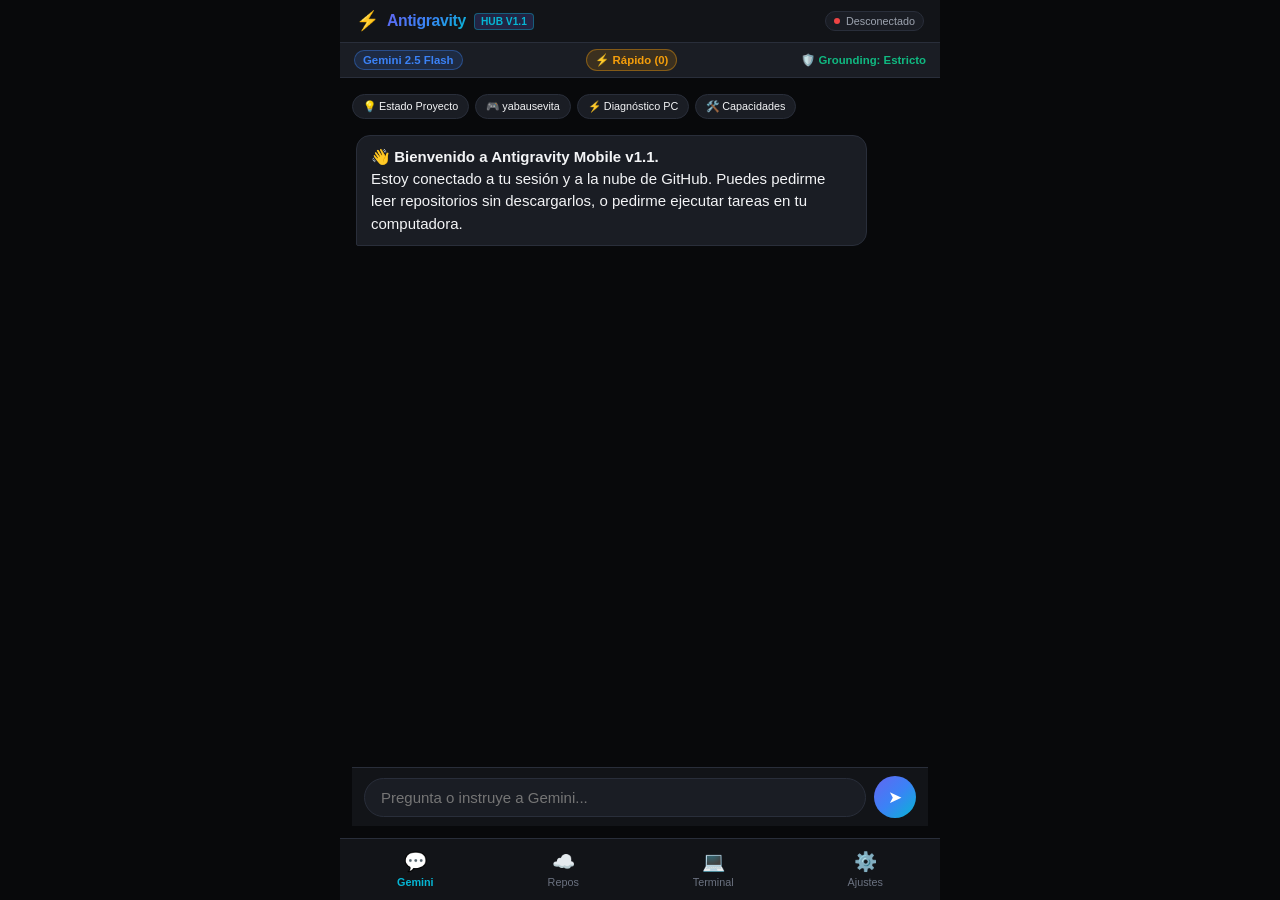
==== android-app/index.html @ 86331fe5 "feat(ui): simplified intuitive UI with quick suggestion chips, modal code viewer, and v1.1.0 release" ====
<!DOCTYPE html>
<html lang="es">
<head>
  <meta charset="UTF-8">
  <meta name="viewport" content="width=device-width, initial-scale=1.0, maximum-scale=1.0, user-scalable=no">
  <title>Antigravity Mobile Hub</title>
  <meta name="theme-color" content="#08090b">
  <link rel="manifest" href="manifest.json">
  <link rel="stylesheet" href="css/app.css">
  <link rel="icon" href="data:image/svg+xml,<svg xmlns='http://www.w3.org/2000/svg' viewBox='0 0 100 100'><text y='.9em' font-size='90'>⚡</text></svg>">
</head>
<body>

<div id="app-root">
  <!-- Top App Header -->
  <header class="app-header">
    <div class="brand-wrapper">
      <span class="brand-icon">⚡</span>
      <span class="brand-title">Antigravity</span>
      <span class="badge-tag">Hub v1.1</span>
    </div>
    <div class="header-actions">
      <div class="host-badge" id="host-badge" onclick="switchTab('view-settings', document.getElementById('tab-btn-settings'))" title="Toca para configurar conexión">
        <span class="dot" id="host-status-dot"></span>
        <span id="host-status-label">Desconectado</span>
      </div>
    </div>
  </header>

  <!-- Quick Model & Grounding Bar (Visible en Gemini) -->
  <div class="gemini-quick-bar" id="gemini-subbar">
    <div class="model-pill" id="pill-model-name" onclick="cycleModel()">Gemini 2.5 Flash</div>
    <div class="thinking-pill" id="pill-thinking-mode" onclick="cycleThinkingMode()">⚡ Rápido (0)</div>
    <div class="grounding-toggle active" id="grounding-badge" onclick="toggleGrounding()">🛡️ Grounding: Estricto</div>
  </div>

  <!-- Contenedor Principal de Vistas -->
  <main class="views-container">
    
    <!-- VISTA 1: Gemini Intelligence Workspace -->
    <section id="view-gemini" class="view-pane active">
      <!-- Chips de Acción Rápida (1 toque) -->
      <div class="quick-suggestions-bar">
        <button class="suggestion-chip" onclick="quickPrompt('Explícame el estado actual de este proyecto')">💡 Estado Proyecto</button>
        <button class="suggestion-chip" onclick="quickPrompt('Explora el código de yabausevita en GitHub y resume su arquitectura')">🎮 yabausevita</button>
        <button class="suggestion-chip" onclick="quickPrompt('Ejecuta un diagnóstico rápido del sistema en mi PC Windows')">⚡ Diagnóstico PC</button>
        <button class="suggestion-chip" onclick="quickPrompt('¿Qué herramientas y capacidades autónomas tienes disponibles?')">🛠️ Capacidades</button>
      </div>

      <div class="chat-scroll-area" id="chat-scroll">
        <div class="message-card gemini">
          👋 <b>Bienvenido a Antigravity Mobile v1.1.</b><br>
          Estoy conectado a tu sesión y a la nube de GitHub. Puedes pedirme leer repositorios sin descargarlos, o pedirme ejecutar tareas en tu computadora.
        </div>
      </div>

      <div class="chat-composer">
        <input type="text" id="gemini-prompt-input" class="composer-input" placeholder="Pregunta o instruye a Gemini..." onkeydown="if(event.key==='Enter') handleSendPrompt()">
        <button class="btn-icon-send" onclick="handleSendPrompt()">➤</button>
      </div>
    </section>

    <!-- VISTA 2: GitHub Cloud Explorer (Universal Zero-Download) -->
    <section id="view-repos" class="view-pane">
      <div class="repo-browser-header">
        <div>
          <h3 style="font-size:1.05rem; font-weight:700; color:#fff;">Explorador Cloud Universal</h3>
          <span style="font-size:0.75rem; color:var(--text-muted);">Lectura en RAM sin descargar repos</span>
        </div>
        <button class="btn-action-small" onclick="loadReposList('zero-phoenix')">⭐ Mis Repos</button>
      </div>
      
      <!-- Barra de búsqueda universal de repositorios -->
      <div style="display:flex; gap:6px; margin-bottom:10px;">
        <input type="text" id="custom-repo-input" class="composer-input" style="font-size:0.82rem; padding:8px 12px;" placeholder="Pega URL o escribe owner/repo..." onkeydown="if(event.key==='Enter') exploreCustomRepo()">
        <button class="btn-action-small" style="background:var(--accent-indigo);" onclick="exploreCustomRepo()">Explorar</button>
      </div>

      <!-- Chips de acceso rápido a repositorios frecuentes -->
      <div style="display:flex; gap:6px; margin-bottom:12px; overflow-x:auto; padding-bottom:4px;">
        <span class="badge-tag chip-clickable" onclick="openRepoTree('zero-phoenix/yabausevita')">🕹️ yabausevita</span>
        <span class="badge-tag chip-clickable" onclick="openRepoTree('zero-phoenix/Antigravity-Mobile-Hub')">⚡ Mobile-Hub</span>
        <span class="badge-tag chip-clickable" onclick="openRepoTree('zero-phoenix/SystemHope-ResAdmis')">🏛️ ResAdmis</span>
        <span class="badge-tag chip-clickable" onclick="openRepoTree('vitasdk/vita-headers')">📦 vita-headers</span>
      </div>

      <div id="repos-container"></div>
    </section>

    <!-- VISTA 3: PC Remote Terminal -->
    <section id="view-terminal" class="view-pane">
      <div class="terminal-shell">
        <div style="background:#181818; padding:8px 14px; font-size:0.75rem; color:var(--text-muted); display:flex; justify-content:space-between; align-items:center;">
          <span id="term-host-label">💻 Windows PowerShell (Host PC)</span>
          <div style="display:flex; gap:10px;">
            <span style="cursor:pointer; color:var(--accent-cyan);" onclick="copyTerminalOutput()">📋 Copiar</span>
            <span style="cursor:pointer; color:var(--accent-blue);" onclick="clearTerminal()">🧹 Limpiar</span>
          </div>
        </div>
        <div class="terminal-stream" id="term-stream">PS > Enlace activo. Listo para ejecutar comandos en la PC...</div>
        
        <!-- Botones de comando rápido -->
        <div style="display:flex; gap:6px; padding:6px 8px; background:#0c0c0c; overflow-x:auto;">
          <button class="btn-action-small" onclick="runTerminalCommand('git status')">🌿 git status</button>
          <button class="btn-action-small" onclick="runTerminalCommand('Get-Process | Select-Object -First 5')">📈 Procesos</button>
          <button class="btn-action-small" onclick="runTerminalCommand('adb devices')">📱 adb devices</button>
          <button class="btn-action-small" onclick="runTerminalCommand('dir')">📁 dir</button>
        </div>

        <div class="terminal-bar">
          <span style="color:#10b981; font-weight:700; padding:4px 6px;">PS&gt;</span>
          <input type="text" id="terminal-cmd-input" class="terminal-input-cmd" placeholder="Escribe un comando de PowerShell..." onkeydown="if(event.key==='Enter') runTerminalCommand()">
          <button class="btn-action-small" style="background:#2563eb;" onclick="runTerminalCommand()">Ejecutar</button>
        </div>
      </div>
    </section>

    <!-- VISTA 4: Ajustes y Configuración -->
    <section id="view-settings" class="view-pane">
      <h3 style="font-size:1.1rem; font-weight:700; color:#fff; margin-bottom:14px;">⚙️ Ajustes y Conexión</h3>
      
      <!-- Feedback de prueba de conexión -->
      <div id="conn-test-feedback" style="display:none; padding:10px 14px; border-radius:8px; margin-bottom:14px; font-size:0.85rem; border:1px solid var(--border-subtle);"></div>

      <!-- Conexión con la PC -->
      <div class="settings-section">
        <label class="settings-label">💻 Dirección del Servidor PC (Host):</label>
        <input type="text" id="input-bridge-host" class="composer-input" style="width:100%; border-radius:6px; margin-bottom:8px;" placeholder="192.168.18.113:8765">
        
        <label class="settings-label">🔑 Token Secreto de Conexión:</label>
        <input type="password" id="input-bridge-token" class="composer-input" style="width:100%; border-radius:6px; margin-bottom:10px;" placeholder="antigravity-secret-key">
        
        <div style="display:flex; gap:8px;">
          <button class="btn-action-small" style="flex:1; padding:8px; background:var(--accent-indigo);" onclick="testHostConnection()">🔌 Probar Conexión Ahora</button>
          <button class="btn-action-small" style="padding:8px 12px; background:var(--bg-surface-elevated);" onclick="togglePasswordVisibility('input-bridge-token')">👁️</button>
        </div>
      </div>

      <!-- Escala de Texto General -->
      <div class="settings-section">
        <label class="settings-label">🎨 Tamaño de Interfaz (Texto General):</label>
        <div class="size-pill-group">
          <div class="size-pill ui-size-btn" data-scale="0.85" onclick="setFontScale('0.85')">Compacto</div>
          <div class="size-pill ui-size-btn active" data-scale="1" onclick="setFontScale('1')">Estándar</div>
          <div class="size-pill ui-size-btn" data-scale="1.15" onclick="setFontScale('1.15')">Grande</div>
          <div class="size-pill ui-size-btn" data-scale="1.30" onclick="setFontScale('1.30')">Extra</div>
        </div>
      </div>

      <!-- Escala de Código y Terminal -->
      <div class="settings-section">
        <label class="settings-label">💻 Tamaño de Fuente en Código / Consola:</label>
        <div class="size-pill-group">
          <div class="size-pill code-size-btn" data-scale="0.85" onclick="setCodeFontScale('0.85')">Pequeño</div>
          <div class="size-pill code-size-btn active" data-scale="1" onclick="setCodeFontScale('1')">Normal</div>
          <div class="size-pill code-size-btn" data-scale="1.20" onclick="setCodeFontScale('1.20')">Grande</div>
        </div>
      </div>

      <!-- Claves API locales (Opcional si no se usa PC) -->
      <div class="settings-section">
        <label class="settings-label">✨ GEMINI_API_KEY (Para uso autónomo en nube):</label>
        <div style="display:flex; gap:6px; margin-bottom:8px;">
          <input type="password" id="input-gemini-key" class="composer-input" style="flex:1; border-radius:6px;" placeholder="AIzaSy...">
          <button class="btn-action-small" style="padding:8px 12px; background:var(--bg-surface-elevated);" onclick="togglePasswordVisibility('input-gemini-key')">👁️</button>
        </div>

        <label class="settings-label">🐙 GitHub Token Personal (Opcional):</label>
        <div style="display:flex; gap:6px; margin-bottom:12px;">
          <input type="password" id="input-github-token" class="composer-input" style="flex:1; border-radius:6px;" placeholder="gho_...">
          <button class="btn-action-small" style="padding:8px 12px; background:var(--bg-surface-elevated);" onclick="togglePasswordVisibility('input-github-token')">👁️</button>
        </div>
        
        <button class="btn-action-small" style="width:100%; padding:10px; background:var(--primary-gradient); font-size:0.9rem;" onclick="saveSettings()">💾 Guardar y Aplicar Ajustes</button>
      </div>
    </section>

  </main>

  <!-- Modal Visor de Código de Repositorio -->
  <div id="file-viewer-modal" class="modal-overlay" style="display:none;">
    <div class="modal-card">
      <div class="modal-header">
        <div>
          <span id="modal-file-title" style="font-weight:700; color:#fff; font-size:0.9rem;">archivo.c</span>
          <div id="modal-file-meta" style="font-size:0.75rem; color:var(--text-muted);">0 líneas</div>
        </div>
        <button class="btn-action-small" style="background:#374151; padding:4px 10px;" onclick="closeFileViewer()">✕ Cerrar</button>
      </div>
      <pre id="modal-file-content" class="modal-code"></pre>
      <div class="modal-footer">
        <button class="btn-action-small" style="background:var(--accent-indigo); width:100%; padding:8px;" onclick="analyzeCurrentModalFile()">🤖 Analizar este archivo con Gemini</button>
      </div>
    </div>
  </div>

  <!-- Bottom Navigation Bar -->
  <nav class="app-navbar">
    <button class="nav-tab-btn active" id="tab-btn-gemini" onclick="switchTab('view-gemini', this)">
      <span class="nav-tab-icon">💬</span>
      <span>Gemini</span>
    </button>
    <button class="nav-tab-btn" id="tab-btn-repos" onclick="switchTab('view-repos', this)">
      <span class="nav-tab-icon">☁️</span>
      <span>Repos</span>
    </button>
    <button class="nav-tab-btn" id="tab-btn-terminal" onclick="switchTab('view-terminal', this)">
      <span class="nav-tab-icon">💻</span>
      <span>Terminal</span>
    </button>
    <button class="nav-tab-btn" id="tab-btn-settings" onclick="switchTab('view-settings', this)">
      <span class="nav-tab-icon">⚙️</span>
      <span>Ajustes</span>
    </button>
  </nav>

</div>

<script src="js/bridge_client.js"></script>
<script src="js/github_engine.js"></script>
<script src="js/gemini_engine.js"></script>
<script src="js/app.js"></script>

</body>
</html>
---- android-app/css/app.css ----
/* Antigravity Mobile Hub — Cyber-OLED Mobile Theme */

:root {
  /* Escala tipográfica dinámica (ajustable por usuario) */
  --font-scale: 1;
  --code-font-scale: 1;
  --base-font-size: calc(15px * var(--font-scale));
  --code-font-size: calc(13px * var(--code-font-scale));

  /* Paleta Cyber-OLED */
  --bg-oled: #08090b;
  --bg-surface: #121418;
  --bg-surface-elevated: #1a1d24;
  --bg-card: #20242d;
  --border-subtle: #292e3a;
  --border-accent: #4f46e5;

  /* Colores de acento */
  --primary-gradient: linear-gradient(135deg, #6366f1 0%, #3b82f6 50%, #06b6d4 100%);
  --accent-indigo: #6366f1;
  --accent-blue: #3b82f6;
  --accent-cyan: #06b6d4;

  /* Estados */
  --success: #10b981;
  --warning: #f59e0b;
  --danger: #ef4444;

  /* Textos */
  --text-pure: #ffffff;
  --text-main: #f3f4f6;
  --text-muted: #9ca3af;
  --text-dim: #6b7280;

  --font-sans: -apple-system, BlinkMacSystemFont, "Segoe UI", Roboto, Oxygen, Ubuntu, Cantarell, sans-serif;
  --font-mono: "Consolas", "Fira Code", "Courier New", monospace;
}

* {
  box-sizing: border-box;
  margin: 0;
  padding: 0;
  -webkit-tap-highlight-color: transparent;
  user-select: text;
}

html, body {
  width: 100%;
  height: 100%;
  overflow: hidden;
  background-color: var(--bg-oled);
  color: var(--text-main);
  font-family: var(--font-sans);
  font-size: var(--base-font-size);
}

#app-root {
  display: flex;
  flex-direction: column;
  height: 100vh;
  height: 100dvh;
  max-width: 600px; /* Centrado en tablets */
  margin: 0 auto;
  position: relative;
  background-color: var(--bg-oled);
}

/* Header */
header.app-header {
  background-color: var(--bg-surface);
  border-bottom: 1px solid var(--border-subtle);
  padding: 10px 16px;
  display: flex;
  align-items: center;
  justify-content: space-between;
  flex-shrink: 0;
}

.brand-wrapper {
  display: flex;
  align-items: center;
  gap: 8px;
}

.brand-icon {
  font-size: 1.25rem;
}

.brand-title {
  font-weight: 800;
  font-size: 1.05rem;
  letter-spacing: -0.3px;
  background: var(--primary-gradient);
  -webkit-background-clip: text;
  -webkit-text-fill-color: transparent;
}

.badge-tag {
  font-size: 0.68rem;
  padding: 2px 6px;
  border-radius: 4px;
  font-weight: 700;
  text-transform: uppercase;
  background-color: rgba(99, 102, 241, 0.2);
  color: var(--accent-cyan);
  border: 1px solid rgba(6, 182, 212, 0.4);
}

.header-actions {
  display: flex;
  align-items: center;
  gap: 10px;
}

.host-badge {
  display: flex;
  align-items: center;
  gap: 6px;
  font-size: 0.72rem;
  padding: 3px 8px;
  border-radius: 999px;
  background-color: var(--bg-surface-elevated);
  border: 1px solid var(--border-subtle);
  color: var(--text-muted);
}

.dot {
  width: 6px;
  height: 6px;
  border-radius: 50%;
  background-color: var(--danger);
}

.dot.connected {
  background-color: var(--success);
  box-shadow: 0 0 6px var(--success);
}

/* Sub-header de configuración rápida para Gemini */
.gemini-quick-bar {
  background-color: var(--bg-surface-elevated);
  border-bottom: 1px solid var(--border-subtle);
  padding: 6px 14px;
  display: flex;
  align-items: center;
  justify-content: space-between;
  font-size: 0.76rem;
  flex-shrink: 0;
}

.model-pill {
  background: rgba(59, 130, 246, 0.15);
  color: var(--accent-blue);
  border: 1px solid rgba(59, 130, 246, 0.4);
  padding: 3px 8px;
  border-radius: 12px;
  font-weight: 600;
  cursor: pointer;
}

.thinking-pill {
  background: rgba(245, 158, 11, 0.15);
  color: var(--warning);
  border: 1px solid rgba(245, 158, 11, 0.4);
  padding: 3px 8px;
  border-radius: 12px;
  font-weight: 600;
  cursor: pointer;
}

.grounding-toggle {
  display: flex;
  align-items: center;
  gap: 4px;
  color: var(--text-muted);
  cursor: pointer;
}

.grounding-toggle.active {
  color: var(--success);
  font-weight: 600;
}

/* Contenedor Principal */
main.views-container {
  flex: 1;
  position: relative;
  overflow: hidden;
}

.view-pane {
  position: absolute;
  inset: 0;
  display: none;
  flex-direction: column;
  overflow-y: auto;
  padding: 12px;
}

.view-pane.active {
  display: flex;
}

/* Módulo 1: Gemini Chat */
.chat-scroll-area {
  flex: 1;
  overflow-y: auto;
  padding: 8px 4px;
  display: flex;
  flex-direction: column;
  gap: 12px;
}

.message-card {
  max-width: 90%;
  padding: 10px 14px;
  border-radius: 14px;
  line-height: 1.48;
  word-break: break-word;
  font-size: var(--base-font-size);
}

.message-card.user {
  align-self: flex-end;
  background: var(--primary-gradient);
  color: #fff;
  border-bottom-right-radius: 2px;
}

.message-card.gemini {
  align-self: flex-start;
  background-color: var(--bg-surface-elevated);
  border: 1px solid var(--border-subtle);
  border-bottom-left-radius: 2px;
  color: var(--text-main);
}

.message-card.tool-event {
  align-self: stretch;
  background: rgba(99, 102, 241, 0.08);
  border: 1px dashed var(--accent-indigo);
  border-radius: 8px;
  font-family: var(--font-mono);
  font-size: var(--code-font-size);
  color: var(--accent-cyan);
  padding: 8px 12px;
}

.chat-composer {
  background-color: var(--bg-surface);
  border-top: 1px solid var(--border-subtle);
  padding: 8px 12px;
  display: flex;
  gap: 8px;
  align-items: center;
  flex-shrink: 0;
}

.composer-input {
  flex: 1;
  background-color: var(--bg-surface-elevated);
  border: 1px solid var(--border-subtle);
  border-radius: 22px;
  padding: 10px 16px;
  color: #fff;
  font-size: var(--base-font-size);
  outline: none;
}

.composer-input:focus {
  border-color: var(--accent-indigo);
}

.btn-icon-send {
  width: 42px;
  height: 42px;
  border-radius: 50%;
  border: none;
  background: var(--primary-gradient);
  color: #fff;
  font-size: 1.15rem;
  display: flex;
  align-items: center;
  justify-content: center;
  cursor: pointer;
}

/* Módulo 2: GitHub Cloud Explorer */
.repo-browser-header {
  display: flex;
  justify-content: space-between;
  align-items: center;
  margin-bottom: 12px;
}

.card-item {
  background-color: var(--bg-surface);
  border: 1px solid var(--border-subtle);
  border-radius: 10px;
  padding: 12px;
  margin-bottom: 10px;
  cursor: pointer;
  transition: border-color 0.15s;
}

.card-item:hover, .card-item:active {
  border-color: var(--accent-indigo);
}

.card-title-row {
  display: flex;
  justify-content: space-between;
  align-items: center;
  font-weight: 700;
  color: var(--accent-blue);
  font-size: calc(var(--base-font-size) * 1.05);
}

.card-desc {
  font-size: calc(var(--base-font-size) * 0.85);
  color: var(--text-muted);
  margin: 6px 0;
}

.code-viewer-box {
  background-color: #030405;
  border: 1px solid var(--border-subtle);
  border-radius: 8px;
  padding: 10px;
  font-family: var(--font-mono);
  font-size: var(--code-font-size);
  max-height: 400px;
  overflow: auto;
  white-space: pre-wrap;
  color: #e5e7eb;
}

/* Módulo 3: PC Remote Terminal */
.terminal-shell {
  background-color: #000;
  border: 1px solid var(--border-subtle);
  border-radius: 8px;
  flex: 1;
  display: flex;
  flex-direction: column;
  overflow: hidden;
  font-family: var(--font-mono);
}

.terminal-stream {
  flex: 1;
  padding: 10px;
  overflow-y: auto;
  color: #10b981;
  font-size: var(--code-font-size);
  white-space: pre-wrap;
  word-break: break-all;
}

.terminal-bar {
  display: flex;
  background-color: #111;
  border-top: 1px solid #222;
  padding: 6px;
  gap: 6px;
}

.terminal-input-cmd {
  flex: 1;
  background: transparent;
  border: none;
  color: #fff;
  font-family: var(--font-mono);
  font-size: var(--code-font-size);
  outline: none;
}

/* Módulo 4: Ajustes */
.settings-section {
  background-color: var(--bg-surface);
  border: 1px solid var(--border-subtle);
  border-radius: 10px;
  padding: 14px;
  margin-bottom: 14px;
}

.settings-label {
  font-size: calc(var(--base-font-size) * 0.9);
  color: var(--text-muted);
  margin-bottom: 6px;
  display: block;
}

.size-pill-group {
  display: flex;
  gap: 6px;
  margin-top: 6px;
}

.size-pill {
  flex: 1;
  background-color: var(--bg-surface-elevated);
  border: 1px solid var(--border-subtle);
  color: var(--text-main);
  padding: 6px 0;
  border-radius: 6px;
  font-size: 0.78rem;
  font-weight: 600;
  text-align: center;
  cursor: pointer;
}

.size-pill.active {
  background: var(--accent-indigo);
  border-color: var(--accent-indigo);
  color: #fff;
}

/* Bottom Navigation */
nav.app-navbar {
  background-color: var(--bg-surface);
  border-top: 1px solid var(--border-subtle);
  display: flex;
  justify-content: space-around;
  padding: 6px 0;
  flex-shrink: 0;
}

.nav-tab-btn {
  background: none;
  border: none;
  color: var(--text-dim);
  display: flex;
  flex-direction: column;
  align-items: center;
  font-size: 0.72rem;
  gap: 3px;
  padding: 6px 14px;
  cursor: pointer;
  transition: color 0.15s;
}

.nav-tab-btn.active {
  color: var(--accent-cyan);
  font-weight: 700;
}

.nav-tab-icon {
  font-size: 1.25rem;
}

/* Quick Suggestion Chips */
.quick-suggestions-bar {
  display: flex;
  gap: 6px;
  padding: 4px 0 8px 0;
  overflow-x: auto;
  flex-shrink: 0;
  scrollbar-width: none;
}
.quick-suggestions-bar::-webkit-scrollbar {
  display: none;
}

.suggestion-chip {
  background: var(--bg-surface-elevated);
  border: 1px solid var(--border-subtle);
  color: var(--text-main);
  padding: 5px 10px;
  border-radius: 999px;
  font-size: 0.72rem;
  white-space: nowrap;
  cursor: pointer;
  transition: all 0.15s ease;
}

.suggestion-chip:active {
  background: var(--accent-indigo);
  border-color: var(--accent-cyan);
  color: #fff;
  transform: scale(0.96);
}

.chip-clickable {
  cursor: pointer;
  transition: transform 0.1s;
}
.chip-clickable:active {
  transform: scale(0.95);
}

/* Modal Overlay & Card */
.modal-overlay {
  position: fixed;
  inset: 0;
  background: rgba(0, 0, 0, 0.85);
  backdrop-filter: blur(4px);
  z-index: 9999;
  display: flex;
  align-items: center;
  justify-content: center;
  padding: 14px;
}

.modal-card {
  background: var(--bg-surface);
  border: 1px solid var(--border-subtle);
  border-radius: 12px;
  width: 100%;
  max-width: 560px;
  max-height: 85vh;
  display: flex;
  flex-direction: column;
  box-shadow: 0 10px 30px rgba(0, 0, 0, 0.5);
  overflow: hidden;
}

.modal-header {
  padding: 12px 14px;
  background: var(--bg-surface-elevated);
  border-bottom: 1px solid var(--border-subtle);
  display: flex;
  justify-content: space-between;
  align-items: center;
}

.modal-code {
  padding: 12px;
  font-family: var(--font-mono);
  font-size: var(--code-font-size);
  color: #e2e8f0;
  overflow: auto;
  flex: 1;
  background: #08090b;
  white-space: pre;
}

.modal-footer {
  padding: 10px 14px;
  background: var(--bg-surface-elevated);
  border-top: 1px solid var(--border-subtle);
}
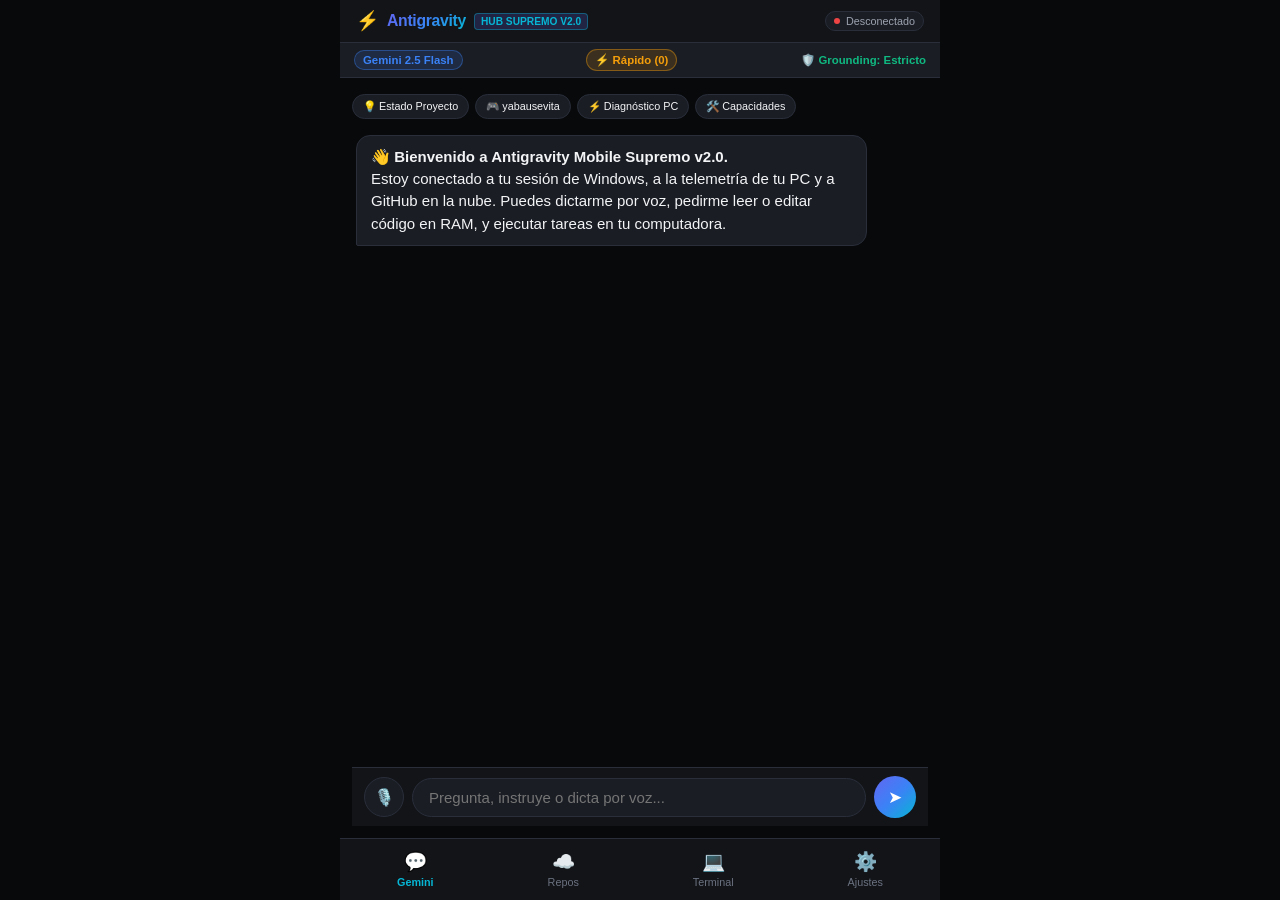
==== commit 42cdae0e: "feat: lanzar Versión Suprema v2.0.0 (Agente Autónomo, Telemetría PC, Dictado por Voz y Commits en RA" ====
--- a/android-app/index.html
+++ b/android-app/index.html
@@ -17,7 +17,7 @@
     <div class="brand-wrapper">
       <span class="brand-icon">⚡</span>
       <span class="brand-title">Antigravity</span>
-      <span class="badge-tag">Hub v1.1</span>
+      <span class="badge-tag">Hub Supremo v2.0</span>
     </div>
     <div class="header-actions">
       <div class="host-badge" id="host-badge" onclick="switchTab('view-settings', document.getElementById('tab-btn-settings'))" title="Toca para configurar conexión">
@@ -26,6 +26,14 @@
       </div>
     </div>
   </header>
+
+  <!-- Barra de Telemetría PC en Vivo (Hardware Monitor) -->
+  <div class="telemetry-bar" id="telemetry-bar" style="display:none;">
+    <span class="telem-chip" id="telem-cpu">💻 CPU: --%</span>
+    <span class="telem-chip" id="telem-ram">🧠 RAM: --/-- GB</span>
+    <span class="telem-chip" id="telem-pwr">⚡ AC: --</span>
+    <button class="btn-telemetry-refresh" style="background:transparent; border:none; color:var(--text-muted); cursor:pointer;" onclick="fetchTelemetry()" title="Actualizar">🔄</button>
+  </div>
 
   <!-- Quick Model & Grounding Bar (Visible en Gemini) -->
   <div class="gemini-quick-bar" id="gemini-subbar">
@@ -49,13 +57,14 @@
 
       <div class="chat-scroll-area" id="chat-scroll">
         <div class="message-card gemini">
-          👋 <b>Bienvenido a Antigravity Mobile v1.1.</b><br>
-          Estoy conectado a tu sesión y a la nube de GitHub. Puedes pedirme leer repositorios sin descargarlos, o pedirme ejecutar tareas en tu computadora.
+          👋 <b>Bienvenido a Antigravity Mobile Supremo v2.0.</b><br>
+          Estoy conectado a tu sesión de Windows, a la telemetría de tu PC y a GitHub en la nube. Puedes dictarme por voz, pedirme leer o editar código en RAM, y ejecutar tareas en tu computadora.
         </div>
       </div>
 
       <div class="chat-composer">
-        <input type="text" id="gemini-prompt-input" class="composer-input" placeholder="Pregunta o instruye a Gemini..." onkeydown="if(event.key==='Enter') handleSendPrompt()">
+        <button class="btn-voice-mic" id="btn-mic" onclick="toggleVoiceRecognition()" title="Dictar por voz">🎙️</button>
+        <input type="text" id="gemini-prompt-input" class="composer-input" placeholder="Pregunta, instruye o dicta por voz..." onkeydown="if(event.key==='Enter') handleSendPrompt()">
         <button class="btn-icon-send" onclick="handleSendPrompt()">➤</button>
       </div>
     </section>
@@ -177,19 +186,28 @@
 
   </main>
 
-  <!-- Modal Visor de Código de Repositorio -->
+  <!-- Modal Visor y Editor de Código en RAM -->
   <div id="file-viewer-modal" class="modal-overlay" style="display:none;">
     <div class="modal-card">
       <div class="modal-header">
         <div>
           <span id="modal-file-title" style="font-weight:700; color:#fff; font-size:0.9rem;">archivo.c</span>
           <div id="modal-file-meta" style="font-size:0.75rem; color:var(--text-muted);">0 líneas</div>
+          <div class="modal-tabs">
+            <button class="modal-tab-btn active" id="modal-tab-view" onclick="switchModalMode('view')">👁️ Lectura</button>
+            <button class="modal-tab-btn" id="modal-tab-edit" onclick="switchModalMode('edit')">✏️ Editor en RAM</button>
+          </div>
         </div>
         <button class="btn-action-small" style="background:#374151; padding:4px 10px;" onclick="closeFileViewer()">✕ Cerrar</button>
       </div>
       <pre id="modal-file-content" class="modal-code"></pre>
+      <textarea id="modal-file-editor" class="modal-editor" style="display:none;" spellcheck="false" placeholder="Edita código en RAM..."></textarea>
       <div class="modal-footer">
-        <button class="btn-action-small" style="background:var(--accent-indigo); width:100%; padding:8px;" onclick="analyzeCurrentModalFile()">🤖 Analizar este archivo con Gemini</button>
+        <div id="modal-commit-controls" style="display:none; width:100%;">
+          <input type="text" id="modal-commit-msg" class="composer-input" style="width:100%; margin-bottom:6px; font-size:0.8rem;" placeholder="Mensaje del commit (ej: fix: corregir puntero en render)">
+          <button class="btn-action-small" style="background:var(--success); width:100%; padding:8px; font-weight:700;" onclick="commitModalFileToGitHub()">🚀 Crear Commit Directo en GitHub</button>
+        </div>
+        <button class="btn-action-small" id="btn-modal-analyze" style="background:var(--accent-indigo); width:100%; padding:8px;" onclick="analyzeCurrentModalFile()">🤖 Analizar este archivo con Gemini</button>
       </div>
     </div>
   </div>
--- a/android-app/css/app.css
+++ b/android-app/css/app.css
@@ -539,4 +539,135 @@
   padding: 10px 14px;
   background: var(--bg-surface-elevated);
   border-top: 1px solid var(--border-subtle);
-}
+  display: flex;
+  flex-direction: column;
+  gap: 8px;
+}
+
+/* Modal Editor en RAM */
+.modal-editor {
+  padding: 12px;
+  font-family: var(--font-mono);
+  font-size: var(--code-font-size);
+  color: #a7f3d0;
+  background: #050608;
+  border: none;
+  outline: none;
+  resize: none;
+  flex: 1;
+  width: 100%;
+  white-space: pre;
+  tab-size: 2;
+}
+
+.modal-editor:focus {
+  box-shadow: inset 0 0 0 1px var(--accent-indigo);
+}
+
+.modal-tabs {
+  display: flex;
+  gap: 6px;
+  margin-top: 4px;
+}
+
+.modal-tab-btn {
+  background: transparent;
+  border: 1px solid var(--border-subtle);
+  color: var(--text-muted);
+  padding: 2px 8px;
+  border-radius: 4px;
+  font-size: 0.72rem;
+  cursor: pointer;
+}
+
+.modal-tab-btn.active {
+  background: var(--accent-indigo);
+  color: #fff;
+  border-color: var(--accent-indigo);
+}
+
+/* Barra de Telemetría PC en Vivo */
+.telemetry-bar {
+  display: flex;
+  align-items: center;
+  gap: 8px;
+  padding: 4px 12px;
+  background: #0d1015;
+  border-bottom: 1px solid var(--border-subtle);
+  overflow-x: auto;
+  font-size: 0.72rem;
+  font-family: var(--font-mono);
+}
+
+.telem-chip {
+  display: inline-flex;
+  align-items: center;
+  gap: 4px;
+  background: var(--bg-surface-elevated);
+  border: 1px solid var(--border-subtle);
+  padding: 2px 8px;
+  border-radius: 9999px;
+  white-space: nowrap;
+  color: #e2e8f0;
+}
+
+.telem-chip.alert {
+  border-color: var(--warning);
+  color: var(--warning);
+}
+
+/* Micrófono y Dictado por Voz */
+.btn-voice-mic {
+  width: 40px;
+  height: 40px;
+  border-radius: 50%;
+  background: var(--bg-surface-elevated);
+  border: 1px solid var(--border-subtle);
+  color: var(--text-muted);
+  font-size: 1.1rem;
+  display: flex;
+  align-items: center;
+  justify-content: center;
+  cursor: pointer;
+  flex-shrink: 0;
+  transition: all 0.2s ease;
+}
+
+.btn-voice-mic.listening {
+  background: #ef4444;
+  color: #ffffff;
+  border-color: #f87171;
+  animation: pulse-mic 1.2s infinite;
+}
+
+@keyframes pulse-mic {
+  0% { transform: scale(1); box-shadow: 0 0 0 0 rgba(239, 68, 68, 0.7); }
+  70% { transform: scale(1.08); box-shadow: 0 0 0 10px rgba(239, 68, 68, 0); }
+  100% { transform: scale(1); box-shadow: 0 0 0 0 rgba(239, 68, 68, 0); }
+}
+
+/* Tarjetas de Ejecución Agéntica de Herramientas */
+.agent-tool-call {
+  background: #0f172a;
+  border: 1px solid #3b82f6;
+  border-radius: 8px;
+  padding: 8px 10px;
+  margin: 6px 0;
+  font-family: var(--font-mono);
+  font-size: 0.75rem;
+  color: #93c5fd;
+}
+
+.btn-speak {
+  background: transparent;
+  border: none;
+  cursor: pointer;
+  font-size: 0.9rem;
+  opacity: 0.6;
+  margin-left: 8px;
+  vertical-align: middle;
+}
+
+.btn-speak:hover {
+  opacity: 1;
+}
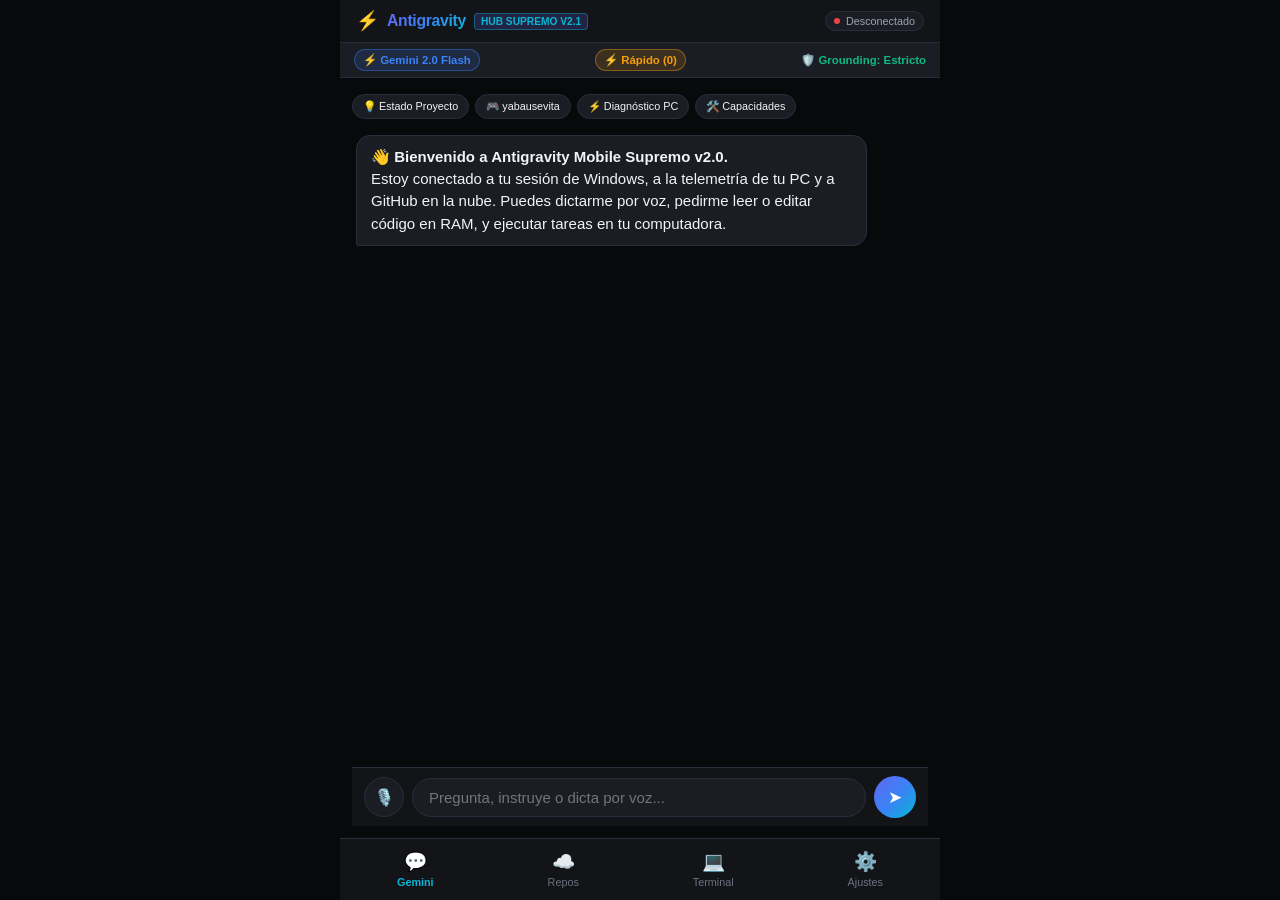
==== commit 3c022260: "feat: login por codigo movil GitHub/Gmail, gemini-2.0-flash y streaming v2.1.0" ====
--- a/android-app/index.html
+++ b/android-app/index.html
@@ -17,7 +17,7 @@
     <div class="brand-wrapper">
       <span class="brand-icon">⚡</span>
       <span class="brand-title">Antigravity</span>
-      <span class="badge-tag">Hub Supremo v2.0</span>
+      <span class="badge-tag">Hub Supremo v2.1</span>
     </div>
     <div class="header-actions">
       <div class="host-badge" id="host-badge" onclick="switchTab('view-settings', document.getElementById('tab-btn-settings'))" title="Toca para configurar conexión">
@@ -37,7 +37,7 @@
 
   <!-- Quick Model & Grounding Bar (Visible en Gemini) -->
   <div class="gemini-quick-bar" id="gemini-subbar">
-    <div class="model-pill" id="pill-model-name" onclick="cycleModel()">Gemini 2.5 Flash</div>
+    <div class="model-pill" id="pill-model-name" onclick="cycleModel()">⚡ Gemini 2.0 Flash</div>
     <div class="thinking-pill" id="pill-thinking-mode" onclick="cycleThinkingMode()">⚡ Rápido (0)</div>
     <div class="grounding-toggle active" id="grounding-badge" onclick="toggleGrounding()">🛡️ Grounding: Estricto</div>
   </div>
@@ -126,23 +126,67 @@
 
     <!-- VISTA 4: Ajustes y Configuración -->
     <section id="view-settings" class="view-pane">
-      <h3 style="font-size:1.1rem; font-weight:700; color:#fff; margin-bottom:14px;">⚙️ Ajustes y Conexión</h3>
+      <h3 style="font-size:1.1rem; font-weight:700; color:#fff; margin-bottom:14px;">⚙️ Ajustes y Cuentas Vinculadas</h3>
       
-      <!-- Feedback de prueba de conexión -->
+      <!-- Feedback de prueba de conexión / emparejamiento -->
       <div id="conn-test-feedback" style="display:none; padding:10px 14px; border-radius:8px; margin-bottom:14px; font-size:0.85rem; border:1px solid var(--border-subtle);"></div>
 
-      <!-- Conexión con la PC -->
+      <!-- Tarjeta Cuenta Google / Gmail -->
+      <div class="account-card">
+        <div class="account-card-header">
+          <div class="account-title">
+            <span>🌐</span>
+            <span>Cuenta Google / Gmail</span>
+          </div>
+          <span id="google-account-badge" class="status-badge online">🟢 Conectado</span>
+        </div>
+        <div id="google-account-email" class="account-user">david.chavez.nge@gmail.com</div>
+        <div style="font-size:0.75rem; color:var(--text-muted);">
+          Sesión de Antigravity AI vinculada. No necesitas ingresar API Keys manuales.
+        </div>
+        <div style="display:flex; gap:6px; margin-top:4px;">
+          <button class="btn-action-small" style="flex:1; background:var(--accent-indigo);" onclick="openPinModal()">🔑 Vincular por Código PIN</button>
+          <button class="btn-action-small" style="background:var(--bg-surface-elevated);" onclick="syncSessionFromPC()">🔄 Sincronizar</button>
+        </div>
+      </div>
+
+      <!-- Tarjeta Cuenta GitHub -->
+      <div class="account-card">
+        <div class="account-card-header">
+          <div class="account-title">
+            <span>🐙</span>
+            <span>Cuenta GitHub</span>
+          </div>
+          <span id="github-account-badge" class="status-badge online">🟢 Conectado</span>
+        </div>
+        <div id="github-account-name" class="account-user">@zero-phoenix</div>
+        <div style="font-size:0.75rem; color:var(--text-muted);">
+          Acceso a repositorios públicos y privados en la nube (lectura e inspección en RAM).
+        </div>
+        <div style="display:flex; gap:6px; margin-top:4px;">
+          <button class="btn-action-small" style="flex:1; background:#24292e;" onclick="startGitHubDeviceFlow()">📲 Login con Código Móvil</button>
+          <button class="btn-action-small" style="background:var(--accent-blue);" onclick="syncSessionFromPC()">⚡ Sincronizar desde PC</button>
+        </div>
+      </div>
+
+      <!-- Conexión Host PC (Antigravity Bridge) -->
       <div class="settings-section">
-        <label class="settings-label">💻 Dirección del Servidor PC (Host):</label>
-        <input type="text" id="input-bridge-host" class="composer-input" style="width:100%; border-radius:6px; margin-bottom:8px;" placeholder="192.168.18.113:8765">
-        
-        <label class="settings-label">🔑 Token Secreto de Conexión:</label>
-        <input type="password" id="input-bridge-token" class="composer-input" style="width:100%; border-radius:6px; margin-bottom:10px;" placeholder="antigravity-secret-key">
-        
-        <div style="display:flex; gap:8px;">
-          <button class="btn-action-small" style="flex:1; padding:8px; background:var(--accent-indigo);" onclick="testHostConnection()">🔌 Probar Conexión Ahora</button>
-          <button class="btn-action-small" style="padding:8px 12px; background:var(--bg-surface-elevated);" onclick="togglePasswordVisibility('input-bridge-token')">👁️</button>
-        </div>
+        <label class="settings-label">💻 Servidor Host PC (Antigravity Bridge):</label>
+        <div style="display:flex; gap:6px; margin-bottom:8px;">
+          <input type="text" id="input-bridge-host" class="composer-input" style="flex:1; border-radius:6px;" placeholder="192.168.18.113:8765">
+          <button class="btn-action-small" style="background:var(--accent-indigo);" onclick="testHostConnection()">🔌 Conectar</button>
+        </div>
+      </div>
+
+      <!-- Selector de Modelo de Inteligencia (Oficiales de Google) -->
+      <div class="settings-section">
+        <label class="settings-label">🧠 Modelo de Inteligencia Google Gemini:</label>
+        <select id="setting-gemini-model" class="composer-input" style="width:100%; border-radius:6px; margin-bottom:10px;" onchange="changeGeminiModel(this.value)">
+          <option value="gemini-2.0-flash">⚡ Gemini 2.0 Flash (Ultra rápido, baja latencia - Predeterminado)</option>
+          <option value="gemini-2.0-flash-lite">🚀 Gemini 2.0 Flash Lite (Máxima velocidad)</option>
+          <option value="gemini-1.5-flash">⚡ Gemini 1.5 Flash</option>
+          <option value="gemini-1.5-pro">🧠 Gemini 1.5 Pro (Razonamiento profundo)</option>
+        </select>
       </div>
 
       <!-- Escala de Texto General -->
@@ -165,26 +209,52 @@
           <div class="size-pill code-size-btn" data-scale="1.20" onclick="setCodeFontScale('1.20')">Grande</div>
         </div>
       </div>
-
-      <!-- Claves API locales (Opcional si no se usa PC) -->
-      <div class="settings-section">
-        <label class="settings-label">✨ GEMINI_API_KEY (Para uso autónomo en nube):</label>
-        <div style="display:flex; gap:6px; margin-bottom:8px;">
-          <input type="password" id="input-gemini-key" class="composer-input" style="flex:1; border-radius:6px;" placeholder="AIzaSy...">
-          <button class="btn-action-small" style="padding:8px 12px; background:var(--bg-surface-elevated);" onclick="togglePasswordVisibility('input-gemini-key')">👁️</button>
-        </div>
-
-        <label class="settings-label">🐙 GitHub Token Personal (Opcional):</label>
-        <div style="display:flex; gap:6px; margin-bottom:12px;">
-          <input type="password" id="input-github-token" class="composer-input" style="flex:1; border-radius:6px;" placeholder="gho_...">
-          <button class="btn-action-small" style="padding:8px 12px; background:var(--bg-surface-elevated);" onclick="togglePasswordVisibility('input-github-token')">👁️</button>
-        </div>
-        
-        <button class="btn-action-small" style="width:100%; padding:10px; background:var(--primary-gradient); font-size:0.9rem;" onclick="saveSettings()">💾 Guardar y Aplicar Ajustes</button>
-      </div>
     </section>
 
   </main>
+
+  <!-- Modal Emparejamiento por PIN de 6 Dígitos -->
+  <div id="pin-modal" class="modal-overlay" style="display:none;">
+    <div class="modal-card" style="max-width:380px;">
+      <div class="modal-header">
+        <span style="font-weight:700; color:#fff; font-size:0.95rem;">🔑 Emparejar con Antigravity PC</span>
+        <button class="btn-action-small" style="background:#374151; padding:4px 8px;" onclick="closePinModal()">✕</button>
+      </div>
+      <div style="padding:14px; text-align:center;">
+        <div style="font-size:0.82rem; color:var(--text-muted); margin-bottom:10px;">
+          Ingresa el PIN de emparejamiento de 6 dígitos que muestra tu PC anfitriona:
+        </div>
+        <input type="text" id="input-pin-code" class="composer-input" style="font-size:1.6rem; text-align:center; letter-spacing:6px; font-weight:700; width:100%; border-radius:8px; margin-bottom:12px;" placeholder="749215" maxlength="6">
+        <div style="display:flex; flex-direction:column; gap:8px;">
+          <button class="btn-action-small" style="background:var(--success); padding:10px; font-weight:700; font-size:0.9rem;" onclick="submitPinCode()">⚡ Conectar y Vincular Sesión</button>
+          <button class="btn-action-small" style="background:var(--bg-surface-elevated); padding:8px;" onclick="autofillDefaultPin()">Usar PIN Detectado de PC (749215)</button>
+        </div>
+      </div>
+    </div>
+  </div>
+
+  <!-- Modal GitHub Device Code Flow -->
+  <div id="device-code-modal" class="modal-overlay" style="display:none;">
+    <div class="modal-card" style="max-width:380px;">
+      <div class="modal-header">
+        <span style="font-weight:700; color:#fff; font-size:0.95rem;">🐙 Login GitHub por Código</span>
+        <button class="btn-action-small" style="background:#374151; padding:4px 8px;" onclick="closeDeviceCodeModal()">✕</button>
+      </div>
+      <div style="padding:14px; text-align:center;">
+        <div style="font-size:0.82rem; color:var(--text-muted); margin-bottom:6px;">
+          Tu código de autorización para el celular es:
+        </div>
+        <div id="device-code-display" class="pin-display">AGY-7492</div>
+        <div style="font-size:0.75rem; color:var(--text-muted); margin-bottom:12px;">
+          Abre la página oficial de GitHub e ingresa este código para autorizar en 1 toque:
+        </div>
+        <div style="display:flex; flex-direction:column; gap:8px;">
+          <button class="btn-action-small" style="background:var(--accent-indigo); padding:10px; font-weight:700;" onclick="openGitHubDevicePage()">🌐 Abrir github.com/login/device</button>
+          <button class="btn-action-small" style="background:var(--success); padding:8px;" onclick="syncSessionFromPC(); closeDeviceCodeModal();">✓ Ya lo autoricé / Sincronizar</button>
+        </div>
+      </div>
+    </div>
+  </div>
 
   <!-- Modal Visor y Editor de Código en RAM -->
   <div id="file-viewer-modal" class="modal-overlay" style="display:none;">
@@ -235,6 +305,7 @@
 </div>
 
 <script src="js/bridge_client.js"></script>
+<script src="js/auth_manager.js"></script>
 <script src="js/github_engine.js"></script>
 <script src="js/gemini_engine.js"></script>
 <script src="js/app.js"></script>
--- a/android-app/css/app.css
+++ b/android-app/css/app.css
@@ -671,3 +671,52 @@
 .btn-speak:hover {
   opacity: 1;
 }
+
+/* Tarjetas de Cuentas (Google / GitHub) */
+.account-card {
+  background: var(--bg-surface-elevated);
+  border: 1px solid var(--border-subtle);
+  border-radius: 10px;
+  padding: 12px 14px;
+  margin-bottom: 12px;
+  display: flex;
+  flex-direction: column;
+  gap: 8px;
+}
+
+.account-card-header {
+  display: flex;
+  justify-content: space-between;
+  align-items: center;
+}
+
+.account-title {
+  display: flex;
+  align-items: center;
+  gap: 8px;
+  font-weight: 700;
+  color: #fff;
+  font-size: 0.9rem;
+}
+
+.account-user {
+  font-size: 0.85rem;
+  color: var(--accent-cyan);
+  font-weight: 600;
+  font-family: var(--font-mono);
+}
+
+.pin-display {
+  font-size: 1.8rem;
+  letter-spacing: 4px;
+  font-family: var(--font-mono);
+  font-weight: 700;
+  color: var(--accent-cyan);
+  text-align: center;
+  padding: 10px;
+  background: #000;
+  border-radius: 8px;
+  border: 1px dashed var(--accent-indigo);
+  margin: 10px 0;
+}
+
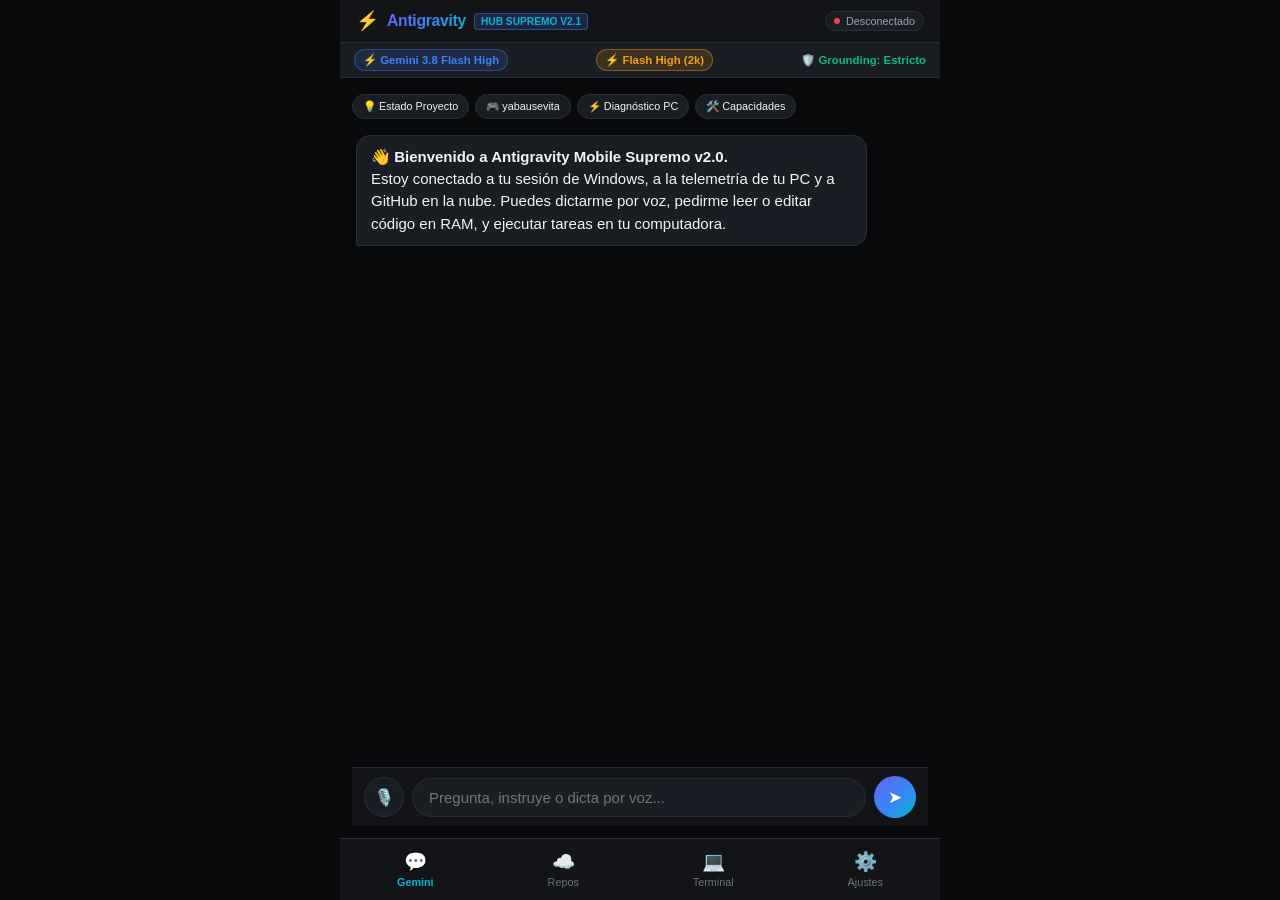
==== commit 94751166: "feat: configure Google Gemini 3.8 Flash High as default engine and integrate API key" ====
--- a/android-app/index.html
+++ b/android-app/index.html
@@ -37,8 +37,8 @@
 
   <!-- Quick Model & Grounding Bar (Visible en Gemini) -->
   <div class="gemini-quick-bar" id="gemini-subbar">
-    <div class="model-pill" id="pill-model-name" onclick="cycleModel()">⚡ Gemini 2.0 Flash</div>
-    <div class="thinking-pill" id="pill-thinking-mode" onclick="cycleThinkingMode()">⚡ Rápido (0)</div>
+    <div class="model-pill" id="pill-model-name" onclick="cycleModel()">⚡ Gemini 3.8 Flash High</div>
+    <div class="thinking-pill" id="pill-thinking-mode" onclick="cycleThinkingMode()">⚡ High (2048)</div>
     <div class="grounding-toggle active" id="grounding-badge" onclick="toggleGrounding()">🛡️ Grounding: Estricto</div>
   </div>
 
@@ -182,10 +182,9 @@
       <div class="settings-section">
         <label class="settings-label">🧠 Modelo de Inteligencia Google Gemini:</label>
         <select id="setting-gemini-model" class="composer-input" style="width:100%; border-radius:6px; margin-bottom:10px;" onchange="changeGeminiModel(this.value)">
-          <option value="gemini-2.0-flash">⚡ Gemini 2.0 Flash (Ultra rápido, baja latencia - Predeterminado)</option>
-          <option value="gemini-2.0-flash-lite">🚀 Gemini 2.0 Flash Lite (Máxima velocidad)</option>
-          <option value="gemini-1.5-flash">⚡ Gemini 1.5 Flash</option>
-          <option value="gemini-1.5-pro">🧠 Gemini 1.5 Pro (Razonamiento profundo)</option>
+          <option value="gemini-3.8-flash" selected>⚡ Gemini 3.8 Flash High (Razonamiento profundo + Ultra rápido - Predeterminado)</option>
+          <option value="gemini-2.5-flash">🚀 Gemini 2.5 Flash (Alta velocidad)</option>
+          <option value="gemini-2.5-pro">🧠 Gemini 2.5 Pro (Razonamiento multimodal)</option>
         </select>
       </div>
 
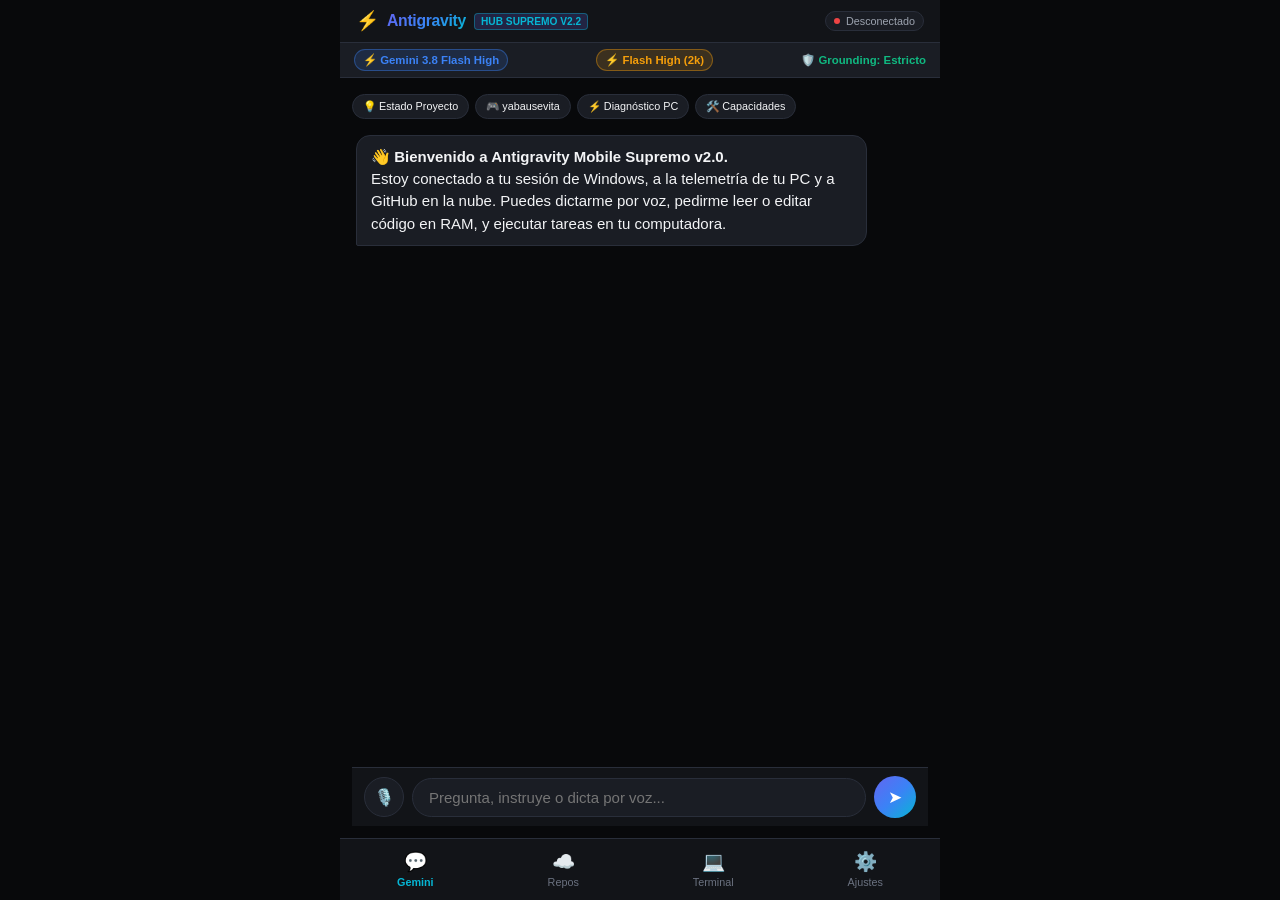
==== commit 594fc421: "release: v2.2.0 - Google Gemini 3.8 Flash High Edition" ====
--- a/android-app/index.html
+++ b/android-app/index.html
@@ -17,7 +17,7 @@
     <div class="brand-wrapper">
       <span class="brand-icon">⚡</span>
       <span class="brand-title">Antigravity</span>
-      <span class="badge-tag">Hub Supremo v2.1</span>
+      <span class="badge-tag">Hub Supremo v2.2</span>
     </div>
     <div class="header-actions">
       <div class="host-badge" id="host-badge" onclick="switchTab('view-settings', document.getElementById('tab-btn-settings'))" title="Toca para configurar conexión">
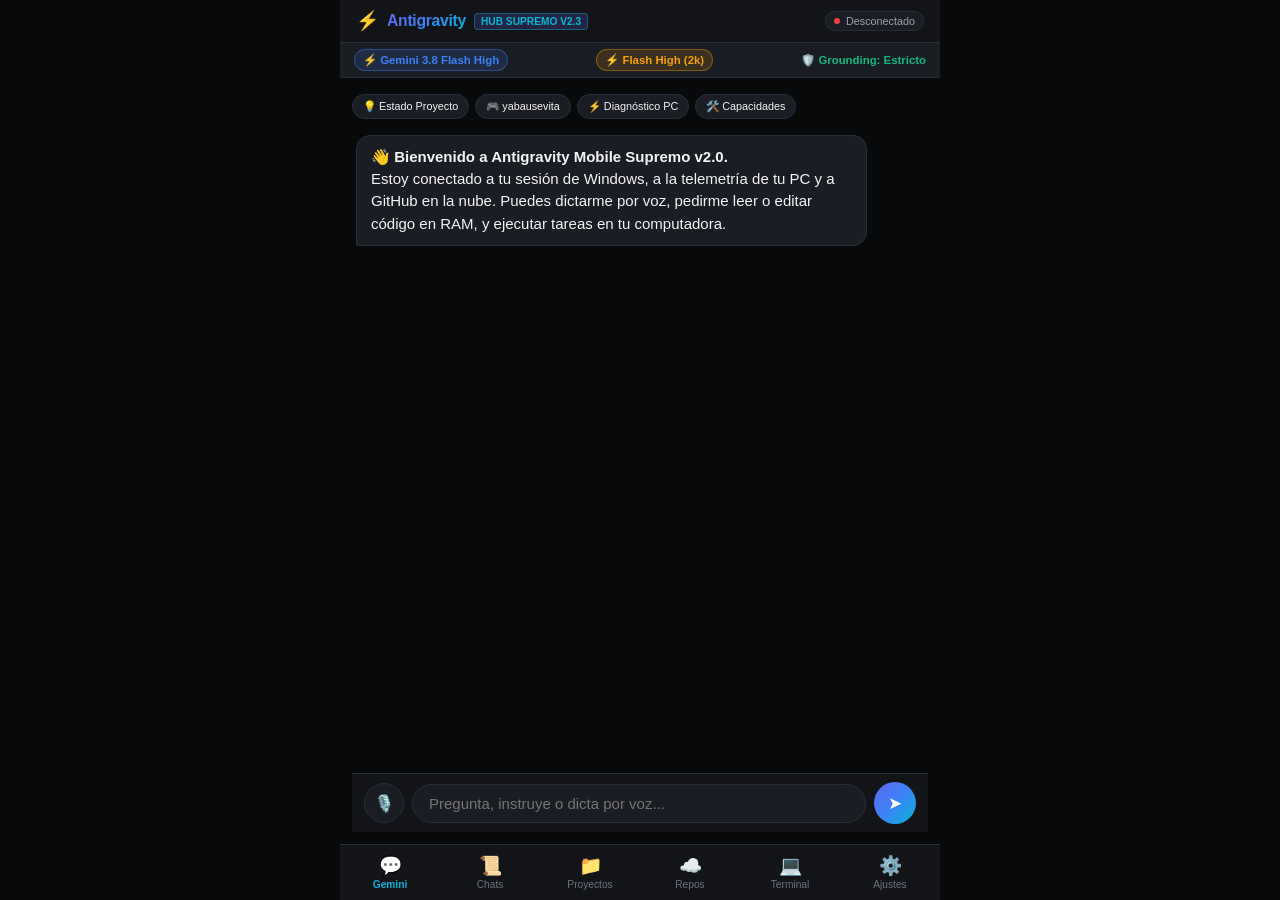
==== commit 69b12cf6: "feat: v2.3.0 Wi-Fi autonomo, historial de 113 sesiones Antigravity, navegador de 46 proyectos PC y G" ====
--- a/android-app/index.html
+++ b/android-app/index.html
@@ -17,7 +17,7 @@
     <div class="brand-wrapper">
       <span class="brand-icon">⚡</span>
       <span class="brand-title">Antigravity</span>
-      <span class="badge-tag">Hub Supremo v2.2</span>
+      <span class="badge-tag">Hub Supremo v2.3</span>
     </div>
     <div class="header-actions">
       <div class="host-badge" id="host-badge" onclick="switchTab('view-settings', document.getElementById('tab-btn-settings'))" title="Toca para configurar conexión">
@@ -69,6 +69,49 @@
       </div>
     </section>
 
+    <!-- VISTA: Conversaciones (113 Sesiones Antigravity PC & Gemini Flash) -->
+    <section id="view-conversations" class="view-pane">
+      <div class="repo-browser-header" style="margin-bottom:6px;">
+        <div>
+          <h3 style="font-size:1.05rem; font-weight:700; color:#fff;">Historial de Conversaciones</h3>
+          <span style="font-size:0.75rem; color:var(--text-muted);">113 Sesiones Antigravity PC & Gemini Flash</span>
+        </div>
+        <button class="btn-action-small" onclick="loadConversationsList()">🔄 Actualizar</button>
+      </div>
+
+      <div style="display:flex; gap:6px; margin-bottom:8px;">
+        <button id="btn-filter-agy" class="btn-action-small" style="flex:1; background:var(--accent-indigo); font-weight:700;" onclick="switchConvFilter('antigravity')">⚡ Antigravity (113)</button>
+        <button id="btn-filter-gemini" class="btn-action-small" style="flex:1; background:var(--bg-surface-elevated);" onclick="switchConvFilter('gemini')">💬 Gemini Flash</button>
+      </div>
+
+      <div style="margin-bottom:8px;">
+        <input type="text" id="conv-search-input" class="composer-input" style="font-size:0.82rem; padding:8px 12px; width:100%; border-radius:6px;" placeholder="Buscar conversaciones por título..." oninput="filterConversationsUI(this.value)">
+      </div>
+
+      <div class="repo-list-container" id="conv-list-container">
+        <div style="text-align:center; padding:25px; color:var(--text-muted);">
+          Cargando conversaciones desde la PC...
+        </div>
+      </div>
+    </section>
+
+    <!-- VISTA: Proyectos de Desarrollo en la PC -->
+    <section id="view-projects" class="view-pane">
+      <div class="repo-browser-header" style="margin-bottom:6px;">
+        <div>
+          <h3 style="font-size:1.05rem; font-weight:700; color:#fff;">Proyectos PC en Vivo</h3>
+          <span style="font-size:0.75rem; color:var(--text-muted);">Repositorios locales activos en Windows</span>
+        </div>
+        <button class="btn-action-small" onclick="loadProjectsList()">🔄 Actualizar</button>
+      </div>
+
+      <div class="repo-list-container" id="projects-list-container">
+        <div style="text-align:center; padding:25px; color:var(--text-muted);">
+          Escaneando proyectos en la PC...
+        </div>
+      </div>
+    </section>
+
     <!-- VISTA 2: GitHub Cloud Explorer (Universal Zero-Download) -->
     <section id="view-repos" class="view-pane">
       <div class="repo-browser-header">
@@ -281,11 +324,33 @@
     </div>
   </div>
 
-  <!-- Bottom Navigation Bar -->
+  <!-- Modal Visor de Conversación Completa -->
+  <div class="modal-overlay" id="conv-reader-modal" style="display:none;" onclick="if(event.target===this) closeConvReader()">
+    <div class="modal-card" style="max-height:88vh; display:flex; flex-direction:column; padding:14px; width:92%; max-width:650px;">
+      <div style="display:flex; justify-content:space-between; align-items:center; border-bottom:1px solid var(--border-subtle); padding-bottom:8px; margin-bottom:8px;">
+        <div style="overflow:hidden; padding-right:8px;">
+          <h4 id="conv-reader-title" style="font-size:0.92rem; font-weight:700; color:#fff; margin:0; overflow:hidden; text-overflow:ellipsis; white-space:nowrap;">Conversación</h4>
+          <span id="conv-reader-meta" style="font-size:0.72rem; color:var(--text-muted);">Cargando...</span>
+        </div>
+        <button class="btn-action-small" style="background:transparent; border:none; font-size:1.3rem; color:var(--text-muted); cursor:pointer; padding:2px 8px;" onclick="closeConvReader()">✕</button>
+      </div>
+      <div id="conv-reader-messages" class="chat-scroll-area" style="flex:1; overflow-y:auto; padding:6px 0; max-height:65vh;"></div>
+    </div>
+  </div>
+
+  <!-- Bottom Navigation Bar (6 Pestañas) -->
   <nav class="app-navbar">
     <button class="nav-tab-btn active" id="tab-btn-gemini" onclick="switchTab('view-gemini', this)">
       <span class="nav-tab-icon">💬</span>
       <span>Gemini</span>
+    </button>
+    <button class="nav-tab-btn" id="tab-btn-conversations" onclick="switchTab('view-conversations', this); loadConversationsList();">
+      <span class="nav-tab-icon">📜</span>
+      <span>Chats</span>
+    </button>
+    <button class="nav-tab-btn" id="tab-btn-projects" onclick="switchTab('view-projects', this); loadProjectsList();">
+      <span class="nav-tab-icon">📁</span>
+      <span>Proyectos</span>
     </button>
     <button class="nav-tab-btn" id="tab-btn-repos" onclick="switchTab('view-repos', this)">
       <span class="nav-tab-icon">☁️</span>
--- a/android-app/css/app.css
+++ b/android-app/css/app.css
@@ -433,9 +433,10 @@
   display: flex;
   flex-direction: column;
   align-items: center;
-  font-size: 0.72rem;
-  gap: 3px;
-  padding: 6px 14px;
+  font-size: 0.68rem;
+  gap: 2px;
+  padding: 4px 4px;
+  flex: 1;
   cursor: pointer;
   transition: color 0.15s;
 }
@@ -443,6 +444,44 @@
 .nav-tab-btn.active {
   color: var(--accent-cyan);
   font-weight: 700;
+}
+
+.conv-card, .project-card {
+  background: var(--bg-surface);
+  border: 1px solid var(--border-subtle);
+  border-radius: 8px;
+  padding: 10px 12px;
+  margin-bottom: 8px;
+  cursor: pointer;
+  transition: background 0.15s, border-color 0.15s;
+}
+.conv-card:hover, .project-card:hover {
+  background: var(--bg-surface-elevated);
+  border-color: var(--accent-indigo);
+}
+.conv-title, .project-title {
+  font-size: 0.88rem;
+  font-weight: 700;
+  color: #fff;
+  margin-bottom: 4px;
+}
+.conv-preview {
+  font-size: 0.76rem;
+  color: var(--text-dim);
+  margin-bottom: 6px;
+  overflow: hidden;
+  text-overflow: ellipsis;
+  display: -webkit-box;
+  -webkit-line-clamp: 2;
+  -webkit-box-orient: vertical;
+}
+.conv-meta, .project-meta {
+  font-size: 0.70rem;
+  color: var(--text-muted);
+  display: flex;
+  justify-content: space-between;
+  align-items: center;
+  gap: 6px;
 }
 
 .nav-tab-icon {
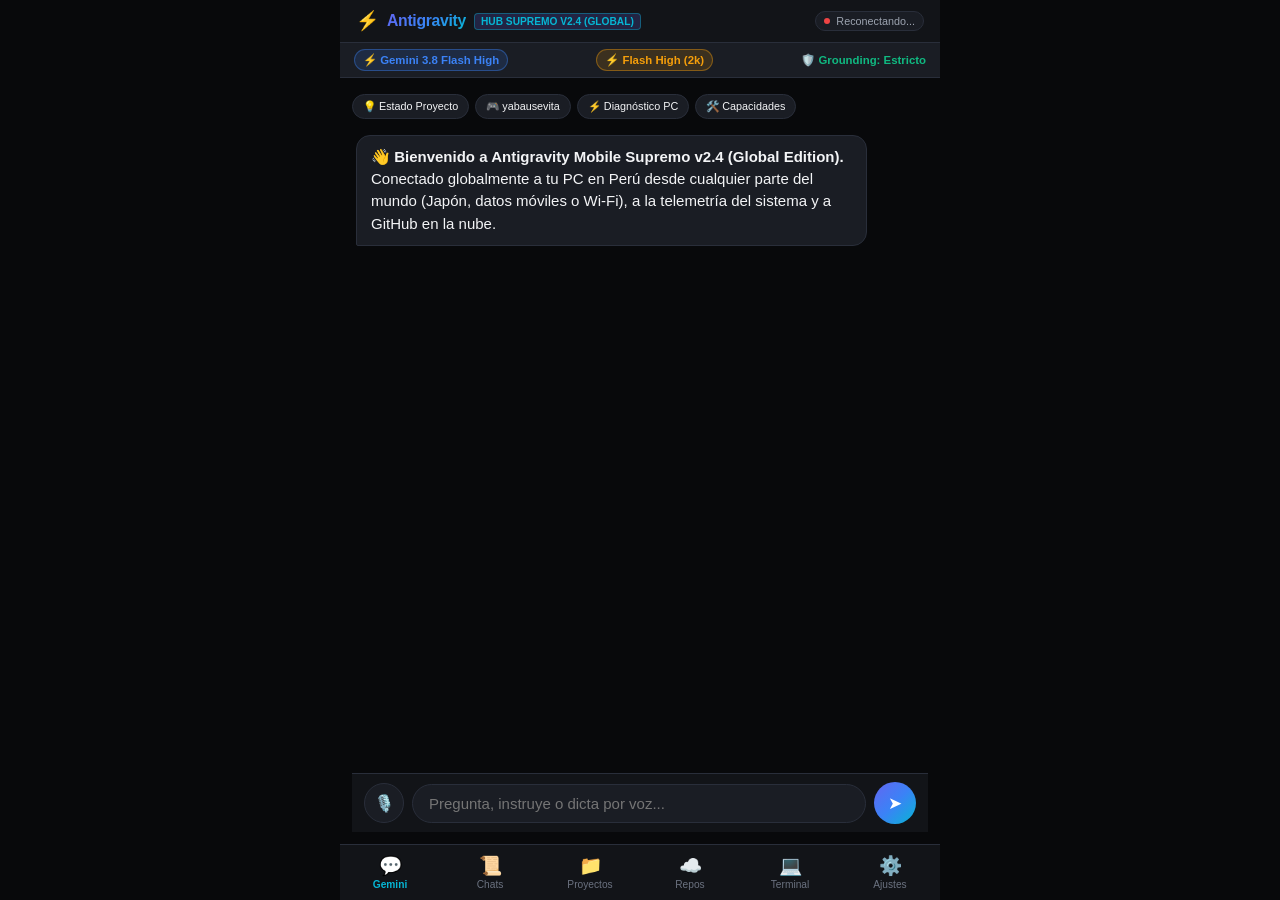
==== commit 453fce17: "feat: v2.4.0 Conexion Global Multi-Red (Peru <-> Japon/5G), Tunel Cloudflare Anycast y Auto-descubri" ====
--- a/android-app/index.html
+++ b/android-app/index.html
@@ -17,7 +17,7 @@
     <div class="brand-wrapper">
       <span class="brand-icon">⚡</span>
       <span class="brand-title">Antigravity</span>
-      <span class="badge-tag">Hub Supremo v2.3</span>
+      <span class="badge-tag">Hub Supremo v2.4 (Global)</span>
     </div>
     <div class="header-actions">
       <div class="host-badge" id="host-badge" onclick="switchTab('view-settings', document.getElementById('tab-btn-settings'))" title="Toca para configurar conexión">
@@ -57,8 +57,8 @@
 
       <div class="chat-scroll-area" id="chat-scroll">
         <div class="message-card gemini">
-          👋 <b>Bienvenido a Antigravity Mobile Supremo v2.0.</b><br>
-          Estoy conectado a tu sesión de Windows, a la telemetría de tu PC y a GitHub en la nube. Puedes dictarme por voz, pedirme leer o editar código en RAM, y ejecutar tareas en tu computadora.
+          👋 <b>Bienvenido a Antigravity Mobile Supremo v2.4 (Global Edition).</b><br>
+          Conectado globalmente a tu PC en Perú desde cualquier parte del mundo (Japón, datos móviles o Wi-Fi), a la telemetría del sistema y a GitHub en la nube.
         </div>
       </div>
 
@@ -169,7 +169,7 @@
 
     <!-- VISTA 4: Ajustes y Configuración -->
     <section id="view-settings" class="view-pane">
-      <h3 style="font-size:1.1rem; font-weight:700; color:#fff; margin-bottom:14px;">⚙️ Ajustes y Cuentas Vinculadas</h3>
+      <h3 style="font-size:1.1rem; font-weight:700; color:#fff; margin-bottom:14px;">⚙️ Ajustes y Conectividad Global</h3>
       
       <!-- Feedback de prueba de conexión / emparejamiento -->
       <div id="conn-test-feedback" style="display:none; padding:10px 14px; border-radius:8px; margin-bottom:14px; font-size:0.85rem; border:1px solid var(--border-subtle);"></div>
@@ -212,12 +212,21 @@
         </div>
       </div>
 
-      <!-- Conexión Host PC (Antigravity Bridge) -->
+      <!-- Modo de Conexión & Enlace Multi-Red (Local Wi-Fi Perú / Remoto Global Japón) -->
       <div class="settings-section">
-        <label class="settings-label">💻 Servidor Host PC (Antigravity Bridge):</label>
+        <label class="settings-label">🌍 Modo de Conexión (Local Perú vs Remoto Japón / 5G):</label>
         <div style="display:flex; gap:6px; margin-bottom:8px;">
-          <input type="text" id="input-bridge-host" class="composer-input" style="flex:1; border-radius:6px;" placeholder="192.168.18.113:8765">
-          <button class="btn-action-small" style="background:var(--accent-indigo);" onclick="testHostConnection()">🔌 Conectar</button>
+          <button class="btn-action-small" id="btn-mode-local" style="flex:1; background:var(--bg-surface-elevated);" onclick="setConnectionMode('local')">🏠 Wi-Fi Local (Perú)</button>
+          <button class="btn-action-small" id="btn-mode-global" style="flex:1; background:var(--accent-indigo); font-weight:700;" onclick="setConnectionMode('global')">🌐 Global (Japón/5G)</button>
+        </div>
+
+        <div style="display:flex; gap:6px; margin-bottom:8px;">
+          <input type="text" id="input-bridge-host" class="composer-input" style="flex:1; border-radius:6px; font-size:0.8rem;" placeholder="192.168.18.113:8765 o xxx.trycloudflare.com">
+          <button class="btn-action-small" style="background:var(--accent-indigo);" onclick="testHostConnection()">🔌 Probar</button>
+        </div>
+
+        <div style="display:flex; gap:6px;">
+          <button class="btn-action-small" style="flex:1; background:#24292e; border:1px solid var(--accent-indigo);" onclick="triggerRemoteDiscovery()">🔍 Descubrir PC en la Nube (GitHub Gist)</button>
         </div>
       </div>
 
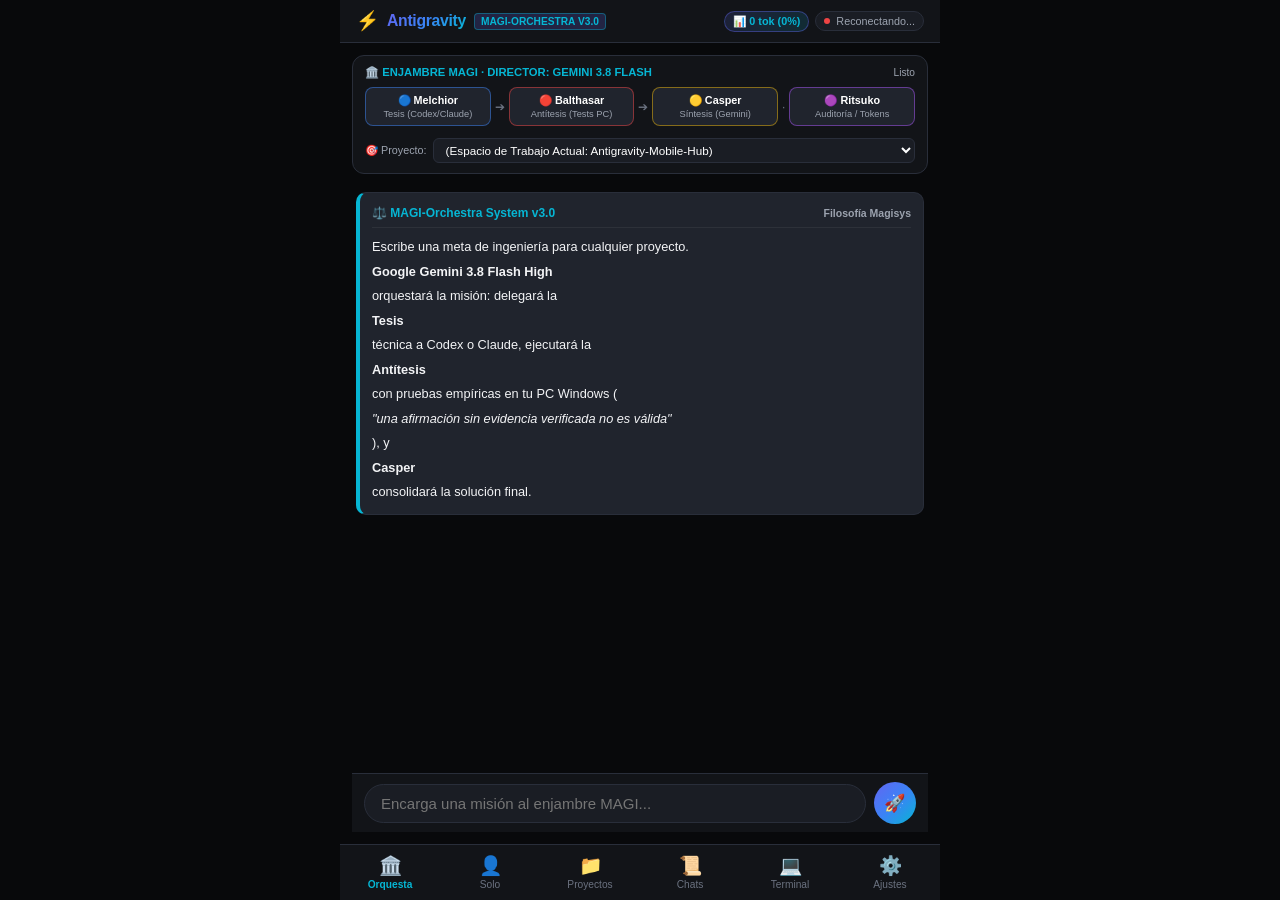
==== commit 600dbc51: "feat(v3.0.0): MAGI-Orchestra System with Gemini 3.8, Claude, Codex, ZCode and Dialectic Cockpit" ====
--- a/android-app/index.html
+++ b/android-app/index.html
@@ -17,9 +17,12 @@
     <div class="brand-wrapper">
       <span class="brand-icon">⚡</span>
       <span class="brand-title">Antigravity</span>
-      <span class="badge-tag">Hub Supremo v2.4 (Global)</span>
-    </div>
-    <div class="header-actions">
+      <span class="badge-tag">MAGI-Orchestra v3.0</span>
+    </div>
+    <div class="header-actions" style="display:flex; gap:6px; align-items:center;">
+      <div class="token-sentinel-chip" id="pill-token-stats" onclick="openTokenModal()" title="Ver telemetría de tokens y salud de directores">
+        📊 0 tok (0%)
+      </div>
       <div class="host-badge" id="host-badge" onclick="switchTab('view-settings', document.getElementById('tab-btn-settings'))" title="Toca para configurar conexión">
         <span class="dot" id="host-status-dot"></span>
         <span id="host-status-label">Desconectado</span>
@@ -35,18 +38,84 @@
     <button class="btn-telemetry-refresh" style="background:transparent; border:none; color:var(--text-muted); cursor:pointer;" onclick="fetchTelemetry()" title="Actualizar">🔄</button>
   </div>
 
-  <!-- Quick Model & Grounding Bar (Visible en Gemini) -->
-  <div class="gemini-quick-bar" id="gemini-subbar">
-    <div class="model-pill" id="pill-model-name" onclick="cycleModel()">⚡ Gemini 3.8 Flash High</div>
-    <div class="thinking-pill" id="pill-thinking-mode" onclick="cycleThinkingMode()">⚡ High (2048)</div>
-    <div class="grounding-toggle active" id="grounding-badge" onclick="toggleGrounding()">🛡️ Grounding: Estricto</div>
-  </div>
-
   <!-- Contenedor Principal de Vistas -->
   <main class="views-container">
     
-    <!-- VISTA 1: Gemini Intelligence Workspace -->
-    <section id="view-gemini" class="view-pane active">
+    <!-- VISTA 1: MAGI-Orchestra Cockpit (Enjambre Dialéctico) -->
+    <section id="view-orchestra" class="view-pane active">
+      <!-- Cockpit Dialéctico -->
+      <div class="dialectic-cockpit">
+        <div style="display:flex; justify-content:space-between; align-items:center;">
+          <span style="font-size:0.75rem; font-weight:700; color:var(--accent-cyan);">🏛️ ENJAMBRE MAGI · DIRECTOR: GEMINI 3.8 FLASH</span>
+          <span id="orchestra-status-tag" style="font-size:0.68rem; color:var(--text-muted);">Listo</span>
+        </div>
+        
+        <div class="dialectic-nodes-row">
+          <div class="dialectic-node melchior" id="node-melchior">
+            <span class="node-title">🔵 Melchior</span>
+            <span class="node-sub">Tesis (Codex/Claude)</span>
+          </div>
+          <span class="dialectic-arrow">➔</span>
+          <div class="dialectic-node balthasar" id="node-balthasar">
+            <span class="node-title">🔴 Balthasar</span>
+            <span class="node-sub">Antítesis (Tests PC)</span>
+          </div>
+          <span class="dialectic-arrow">➔</span>
+          <div class="dialectic-node casper" id="node-casper">
+            <span class="node-title">🟡 Casper</span>
+            <span class="node-sub">Síntesis (Gemini)</span>
+          </div>
+          <span class="dialectic-arrow">·</span>
+          <div class="dialectic-node ritsuko" id="node-ritsuko" onclick="openTokenModal()" style="cursor:pointer;" title="Ver auditoría">
+            <span class="node-title">🟣 Ritsuko</span>
+            <span class="node-sub">Auditoría / Tokens</span>
+          </div>
+        </div>
+
+        <!-- Selector de Proyecto para la Orquesta -->
+        <div style="display:flex; gap:6px; align-items:center; margin-top:2px;">
+          <label style="font-size:0.72rem; color:var(--text-muted); white-space:nowrap;">🎯 Proyecto:</label>
+          <select id="orchestra-project-select" class="composer-input" style="flex:1; padding:4px 8px; font-size:0.78rem; border-radius:6px;" onchange="updateOrchestraSelectedProject(this.value)">
+            <option value="">(Espacio de Trabajo Actual: Antigravity-Mobile-Hub)</option>
+          </select>
+        </div>
+      </div>
+
+      <!-- Flujo de Eventos de la Orquesta -->
+      <div class="chat-scroll-area" id="orchestra-scroll">
+        <div class="orchestra-card plan">
+          <div class="orchestra-card-header">
+            <span style="color:var(--accent-cyan);">⚖️ MAGI-Orchestra System v3.0</span>
+            <span style="font-size:0.7rem; color:var(--text-muted);">Filosofía Magisys</span>
+          </div>
+          Escribe una meta de ingeniería para cualquier proyecto. <b>Google Gemini 3.8 Flash High</b> orquestará la misión: delegará la <b>Tesis</b> técnica a Codex o Claude, ejecutará la <b>Antítesis</b> con pruebas empíricas en tu PC Windows (<i>"una afirmación sin evidencia verificada no es válida"</i>), y <b>Casper</b> consolidará la solución final.
+        </div>
+      </div>
+
+      <!-- Composer de Misión -->
+      <div class="chat-composer">
+        <input type="text" id="orchestra-mission-input" class="composer-input" placeholder="Encarga una misión al enjambre MAGI..." onkeydown="if(event.key==='Enter') handleSendOrchestraMission()">
+        <button class="btn-icon-send" onclick="handleSendOrchestraMission()">🚀</button>
+      </div>
+    </section>
+
+    <!-- VISTA 2: Modo Solo / Individual (Gemini, Claude, Codex, ZCode) -->
+    <section id="view-gemini" class="view-pane">
+      <!-- Selector de Solista 1 a 1 -->
+      <div class="solo-chips-bar">
+        <div class="solo-chip active" id="chip-solo-gemini" onclick="switchSoloProvider('gemini')">⚡ Gemini 3.8 Flash</div>
+        <div class="solo-chip" id="chip-solo-claude" onclick="switchSoloProvider('claude')">🧠 Claude Code CLI</div>
+        <div class="solo-chip" id="chip-solo-codex" onclick="switchSoloProvider('codex')">🤖 ChatGPT / Codex</div>
+        <div class="solo-chip" id="chip-solo-zcode" onclick="switchSoloProvider('zcode')">🏛️ ZCode Desktop</div>
+      </div>
+
+      <!-- Quick Model & Grounding Bar (Visible en Solo Gemini) -->
+      <div class="gemini-quick-bar" id="gemini-subbar">
+        <div class="model-pill" id="pill-model-name" onclick="cycleModel()">⚡ Gemini 3.8 Flash High</div>
+        <div class="thinking-pill" id="pill-thinking-mode" onclick="cycleThinkingMode()">⚡ High (2048)</div>
+        <div class="grounding-toggle active" id="grounding-badge" onclick="toggleGrounding()">🛡️ Grounding: Estricto</div>
+      </div>
+
       <!-- Chips de Acción Rápida (1 toque) -->
       <div class="quick-suggestions-bar">
         <button class="suggestion-chip" onclick="quickPrompt('Explícame el estado actual de este proyecto')">💡 Estado Proyecto</button>
@@ -56,9 +125,9 @@
       </div>
 
       <div class="chat-scroll-area" id="chat-scroll">
-        <div class="message-card gemini">
-          👋 <b>Bienvenido a Antigravity Mobile Supremo v2.4 (Global Edition).</b><br>
-          Conectado globalmente a tu PC en Perú desde cualquier parte del mundo (Japón, datos móviles o Wi-Fi), a la telemetría del sistema y a GitHub en la nube.
+        <div class="message-card gemini" id="solo-welcome-card">
+          👋 <b>Modo Individual (Laboratorio Solo).</b><br>
+          Chatea directamente 1 a 1 con el motor seleccionado arriba con streaming continuo y ejecución en la PC.
         </div>
       </div>
 
@@ -347,23 +416,64 @@
     </div>
   </div>
 
-  <!-- Bottom Navigation Bar (6 Pestañas) -->
+  <!-- Modal Ritsuko Sentinel: Telemetría de Tokens y Salud de Directores -->
+  <div class="modal-overlay" id="token-modal" style="display:none;" onclick="if(event.target===this) closeTokenModal()">
+    <div class="modal-card" style="max-width:440px; padding:16px;">
+      <div class="modal-header" style="margin-bottom:12px;">
+        <div style="display:flex; align-items:center; gap:8px;">
+          <span style="font-size:1.2rem;">🟣</span>
+          <div>
+            <h4 style="font-size:0.95rem; font-weight:700; color:#fff; margin:0;">Ritsuko Sentinel & Optimización de Tokens</h4>
+            <span style="font-size:0.72rem; color:var(--text-muted);">Auditoría de Cuotas, Caché y Directores</span>
+          </div>
+        </div>
+        <button class="btn-action-small" style="background:#374151; padding:4px 8px;" onclick="closeTokenModal()">✕</button>
+      </div>
+
+      <!-- Resumen de Tokens -->
+      <div style="background:#000; border-radius:10px; padding:12px; border:1px solid var(--border-subtle); margin-bottom:12px;">
+        <div style="display:flex; justify-content:space-between; margin-bottom:8px;">
+          <span style="font-size:0.8rem; color:var(--text-muted);">Tokens Consumidos:</span>
+          <span id="tok-total-used" style="font-size:0.85rem; font-weight:700; color:#fff;">0 tok</span>
+        </div>
+        <div style="display:flex; justify-content:space-between; margin-bottom:8px;">
+          <span style="font-size:0.8rem; color:var(--text-muted);">Tokens Ahorrados (10x):</span>
+          <span id="tok-total-saved" style="font-size:0.85rem; font-weight:700; color:var(--success);">0 tok (0%)</span>
+        </div>
+        <div style="display:flex; justify-content:space-between; font-size:0.72rem; color:var(--text-dim); border-top:1px solid #222; padding-top:6px;">
+          <span>⚡ Gemini: <b id="tok-gemini-stat" style="color:#fff;">0</b></span>
+          <span>🧠 Claude: <b id="tok-claude-stat" style="color:#fff;">0</b></span>
+          <span>🤖 Codex: <b id="tok-codex-stat" style="color:#fff;">0</b></span>
+        </div>
+      </div>
+
+      <!-- Salud de los Directores -->
+      <h5 style="font-size:0.8rem; font-weight:700; color:var(--text-muted); margin-bottom:6px; text-transform:uppercase; letter-spacing:0.5px;">Estado de Directores en Windows</h5>
+      <div id="directors-health-list" style="display:flex; flex-direction:column; gap:6px; max-height:180px; overflow-y:auto; margin-bottom:12px;">
+        <div style="text-align:center; padding:10px; color:var(--text-muted); font-size:0.8rem;">Sondeando directores...</div>
+      </div>
+
+      <button class="btn-action-small" style="width:100%; padding:9px; background:var(--accent-indigo); font-weight:700;" onclick="refreshOrchestraHealth()">🔄 Actualizar Salud y Telemetría</button>
+    </div>
+  </div>
+
+  <!-- Bottom Navigation Bar (6 Pestañas Ergonomía Pulgar) -->
   <nav class="app-navbar">
-    <button class="nav-tab-btn active" id="tab-btn-gemini" onclick="switchTab('view-gemini', this)">
-      <span class="nav-tab-icon">💬</span>
-      <span>Gemini</span>
+    <button class="nav-tab-btn active" id="tab-btn-orchestra" onclick="switchTab('view-orchestra', this)">
+      <span class="nav-tab-icon">🏛️</span>
+      <span>Orquesta</span>
+    </button>
+    <button class="nav-tab-btn" id="tab-btn-solo" onclick="switchTab('view-gemini', this)">
+      <span class="nav-tab-icon">👤</span>
+      <span>Solo</span>
+    </button>
+    <button class="nav-tab-btn" id="tab-btn-projects" onclick="switchTab('view-projects', this); loadProjectsList();">
+      <span class="nav-tab-icon">📁</span>
+      <span>Proyectos</span>
     </button>
     <button class="nav-tab-btn" id="tab-btn-conversations" onclick="switchTab('view-conversations', this); loadConversationsList();">
       <span class="nav-tab-icon">📜</span>
       <span>Chats</span>
-    </button>
-    <button class="nav-tab-btn" id="tab-btn-projects" onclick="switchTab('view-projects', this); loadProjectsList();">
-      <span class="nav-tab-icon">📁</span>
-      <span>Proyectos</span>
-    </button>
-    <button class="nav-tab-btn" id="tab-btn-repos" onclick="switchTab('view-repos', this)">
-      <span class="nav-tab-icon">☁️</span>
-      <span>Repos</span>
     </button>
     <button class="nav-tab-btn" id="tab-btn-terminal" onclick="switchTab('view-terminal', this)">
       <span class="nav-tab-icon">💻</span>
--- a/android-app/css/app.css
+++ b/android-app/css/app.css
@@ -759,3 +759,171 @@
   margin: 10px 0;
 }
 
+/* ==============================================================================
+   MAGI-Orchestra System v3.0 Styles
+   ============================================================================== */
+
+.token-sentinel-chip {
+  background: linear-gradient(135deg, rgba(99,102,241,0.15), rgba(6,182,212,0.15));
+  border: 1px solid rgba(99,102,241,0.4);
+  color: var(--accent-cyan);
+  font-size: 0.72rem;
+  font-weight: 700;
+  padding: 3px 8px;
+  border-radius: 20px;
+  cursor: pointer;
+  display: flex;
+  align-items: center;
+  gap: 4px;
+  transition: all 0.2s ease;
+}
+.token-sentinel-chip:hover {
+  border-color: var(--accent-cyan);
+  transform: scale(1.02);
+}
+
+.dialectic-cockpit {
+  background: var(--bg-surface);
+  border: 1px solid var(--border-subtle);
+  border-radius: 12px;
+  padding: 10px 12px;
+  margin-bottom: 10px;
+  display: flex;
+  flex-direction: column;
+  gap: 8px;
+}
+
+.dialectic-nodes-row {
+  display: flex;
+  justify-content: space-between;
+  align-items: center;
+  gap: 4px;
+  overflow-x: auto;
+  padding-bottom: 2px;
+}
+
+.dialectic-node {
+  flex: 1;
+  min-width: 80px;
+  background: var(--bg-card);
+  border: 1px solid var(--border-subtle);
+  border-radius: 8px;
+  padding: 6px 8px;
+  text-align: center;
+  display: flex;
+  flex-direction: column;
+  align-items: center;
+  gap: 2px;
+  transition: all 0.25s ease;
+}
+
+.dialectic-node.active {
+  box-shadow: 0 0 10px rgba(99,102,241,0.5);
+  animation: pulse-glow 1.5s infinite;
+}
+
+@keyframes pulse-glow {
+  0% { transform: scale(1); }
+  50% { transform: scale(1.03); }
+  100% { transform: scale(1); }
+}
+
+.dialectic-node.melchior { border-color: rgba(59,130,246,0.5); }
+.dialectic-node.melchior.active { border-color: #3b82f6; background: rgba(59,130,246,0.15); }
+
+.dialectic-node.balthasar { border-color: rgba(239,68,68,0.5); }
+.dialectic-node.balthasar.active { border-color: #ef4444; background: rgba(239,68,68,0.15); }
+
+.dialectic-node.casper { border-color: rgba(234,179,8,0.5); }
+.dialectic-node.casper.active { border-color: #eab308; background: rgba(234,179,8,0.15); }
+
+.dialectic-node.ritsuko { border-color: rgba(168,85,247,0.5); }
+.dialectic-node.ritsuko.active { border-color: #a855f7; background: rgba(168,85,247,0.15); }
+
+.node-title { font-size: 0.72rem; font-weight: 700; color: #fff; }
+.node-sub { font-size: 0.62rem; color: var(--text-muted); }
+
+.dialectic-arrow {
+  color: var(--text-dim);
+  font-size: 0.8rem;
+  user-select: none;
+}
+
+.solo-chips-bar {
+  display: flex;
+  gap: 6px;
+  padding: 6px 12px;
+  background: var(--bg-surface);
+  border-bottom: 1px solid var(--border-subtle);
+  overflow-x: auto;
+  flex-shrink: 0;
+}
+
+.solo-chip {
+  background: var(--bg-surface-elevated);
+  border: 1px solid var(--border-subtle);
+  color: var(--text-muted);
+  font-size: 0.78rem;
+  font-weight: 600;
+  padding: 5px 10px;
+  border-radius: 20px;
+  white-space: nowrap;
+  cursor: pointer;
+  display: flex;
+  align-items: center;
+  gap: 5px;
+  transition: all 0.2s;
+}
+
+.solo-chip.active {
+  background: var(--accent-indigo);
+  border-color: var(--accent-indigo);
+  color: #fff;
+  font-weight: 700;
+  box-shadow: 0 0 8px rgba(99,102,241,0.4);
+}
+
+.orchestra-card {
+  background: var(--bg-card);
+  border: 1px solid var(--border-subtle);
+  border-radius: 10px;
+  padding: 12px;
+  margin-bottom: 10px;
+  display: flex;
+  flex-direction: column;
+  gap: 6px;
+  font-size: 0.85rem;
+  line-height: 1.45;
+}
+
+.orchestra-card-header {
+  display: flex;
+  justify-content: space-between;
+  align-items: center;
+  font-size: 0.8rem;
+  font-weight: 700;
+  border-bottom: 1px solid rgba(255,255,255,0.06);
+  padding-bottom: 5px;
+  margin-bottom: 4px;
+}
+
+.orchestra-card.plan { border-left: 4px solid var(--accent-cyan); }
+.orchestra-card.tesis { border-left: 4px solid #3b82f6; }
+.orchestra-card.antitesis { border-left: 4px solid #ef4444; }
+.orchestra-card.sintesis { border-left: 4px solid #eab308; }
+.orchestra-card.audit { border-left: 4px solid #a855f7; }
+
+.evidence-box {
+  background: #000;
+  border: 1px solid #222;
+  border-radius: 6px;
+  padding: 8px 10px;
+  font-family: var(--font-mono);
+  font-size: 0.75rem;
+  color: #a7f3d0;
+  max-height: 160px;
+  overflow-y: auto;
+  white-space: pre-wrap;
+  margin-top: 4px;
+}
+
